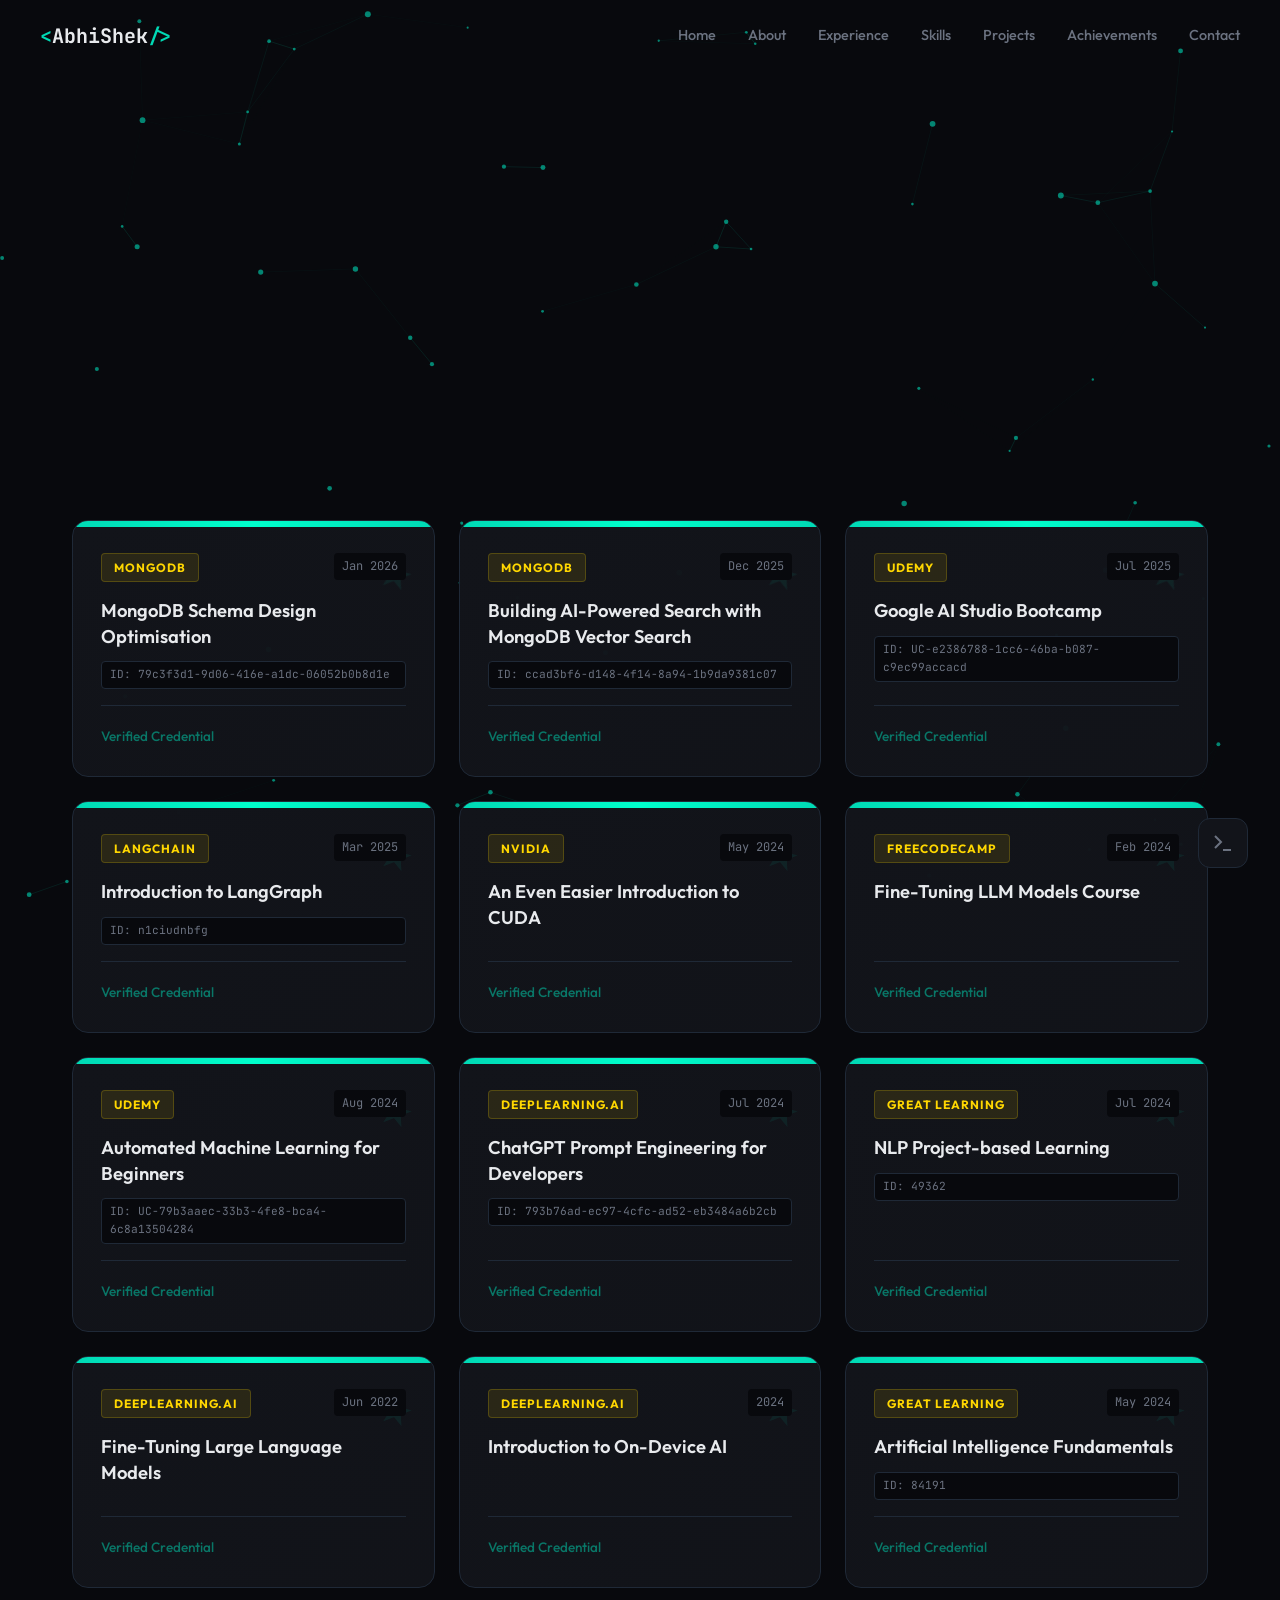
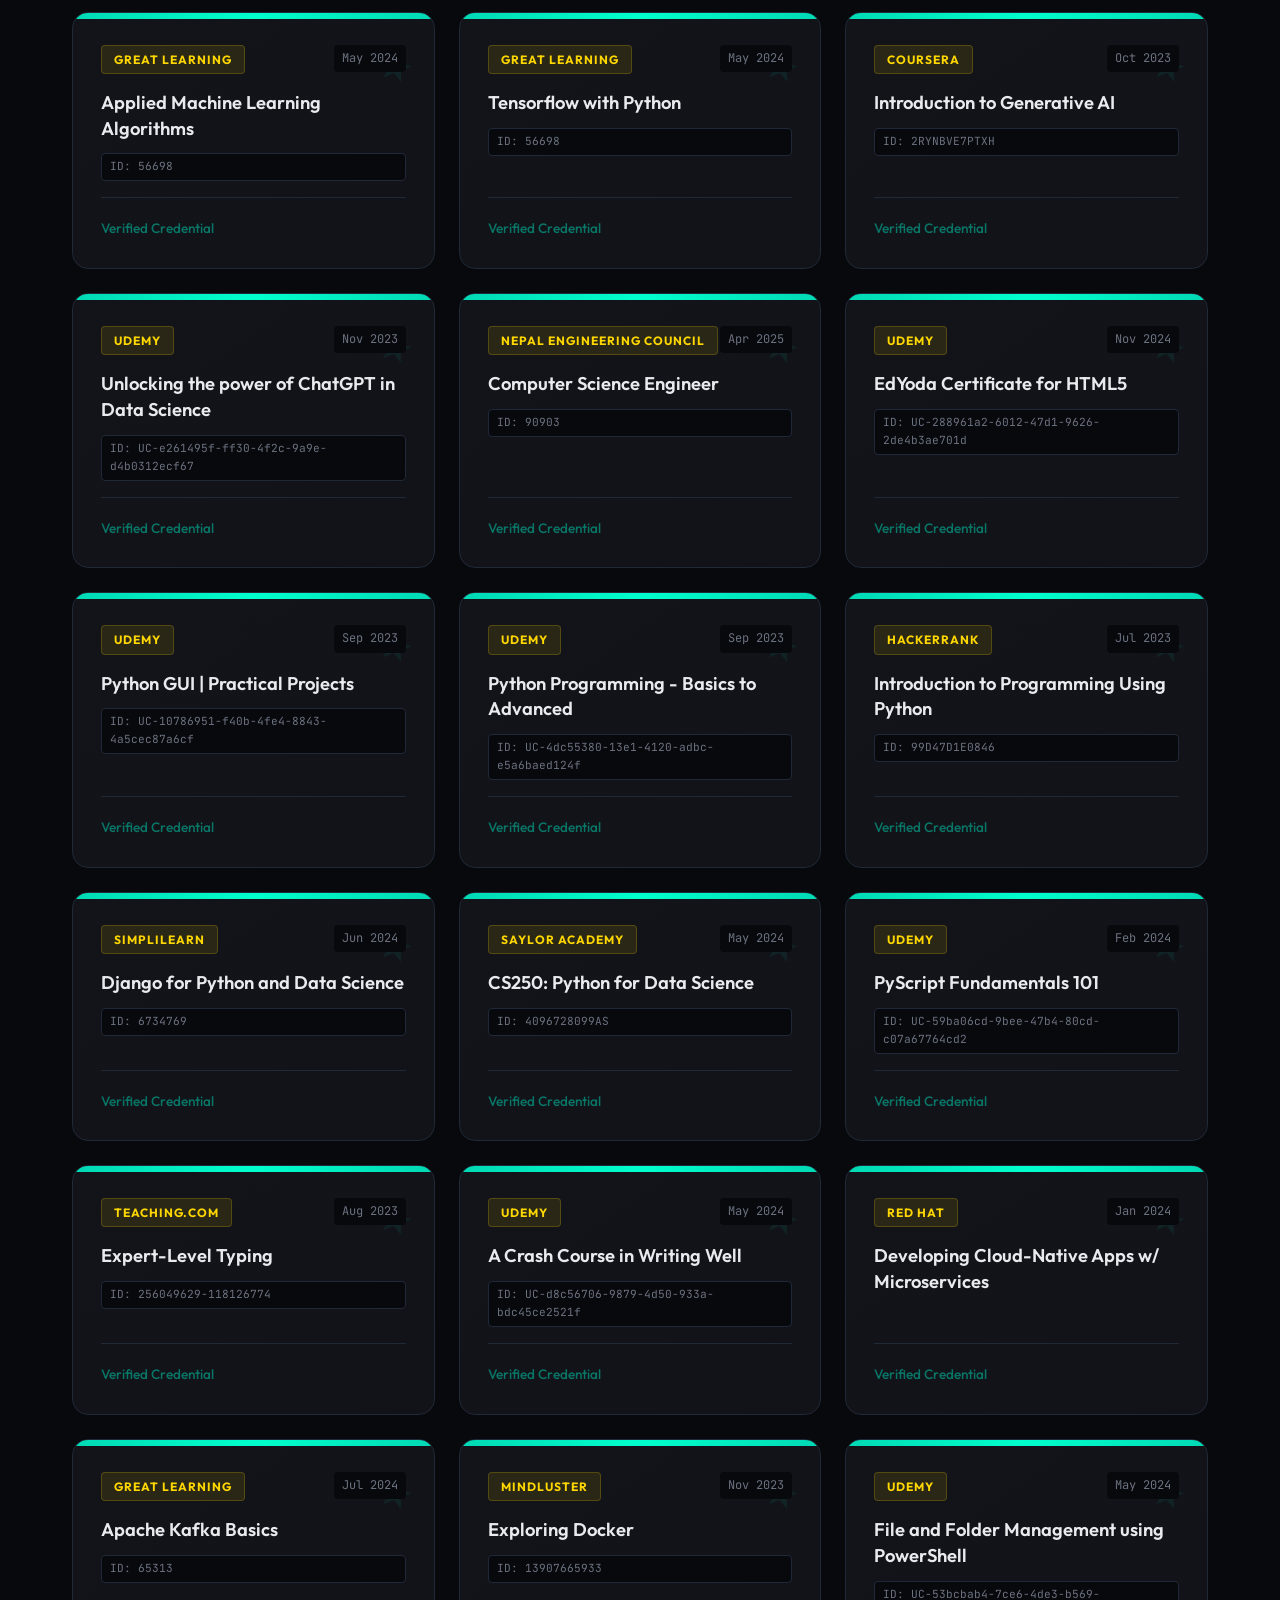
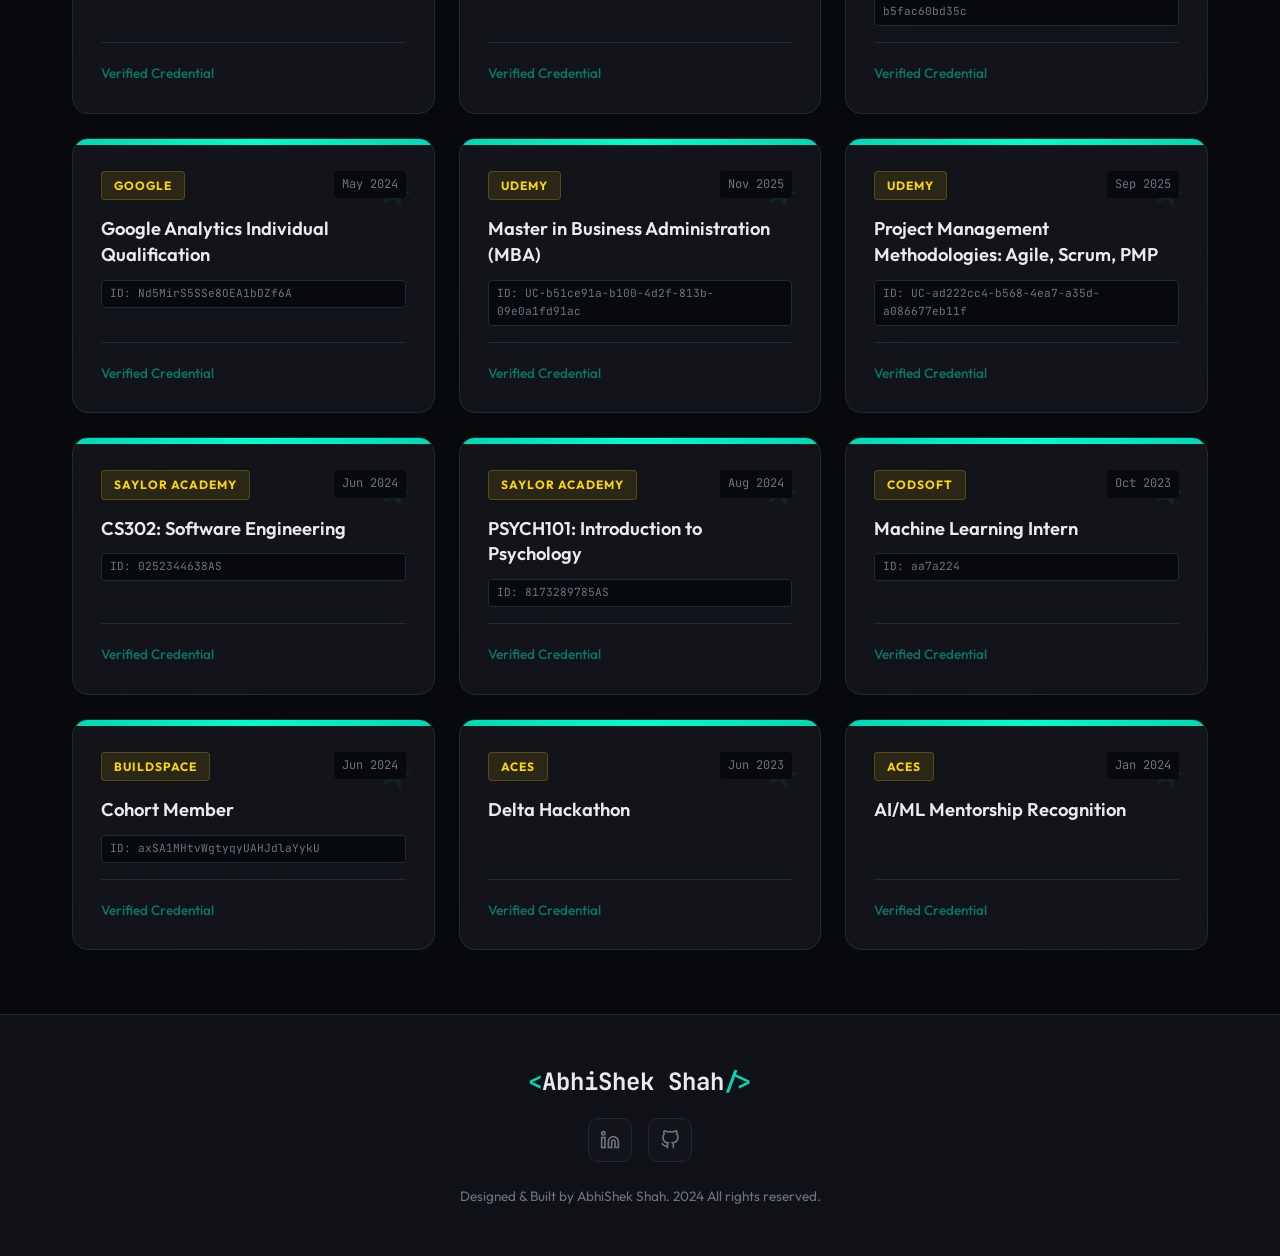
==== achievements.html @ 5b61cd31 "Add files via upload" ====
<!DOCTYPE html>
<html lang="en">
<head>
    <meta charset="UTF-8">
    <meta name="viewport" content="width=device-width, initial-scale=1.0">
    <title>Achievements & Certifications | AbhiShek Shah</title>
    
    <link rel="preconnect" href="https://fonts.googleapis.com">
    <link rel="preconnect" href="https://fonts.gstatic.com" crossorigin>
    <link href="https://fonts.googleapis.com/css2?family=JetBrains+Mono:wght@400;500;600;700&family=Outfit:wght@300;400;500;600;700&display=swap" rel="stylesheet">
    
    <link rel="stylesheet" href="styles.css">
    <link rel="stylesheet" href="achievements.css">
</head>
<body>
    <!-- Neural Canvas (Consistent with main site) -->
    <canvas id="neural-canvas"></canvas>

    <!-- Header -->
    <header class="header scrolled" id="header">
        <nav class="nav-container">
            <a href="index.html" class="logo">
                <span class="accent">&lt;</span>AbhiShek<span class="accent">/&gt;</span>
            </a>

            <button class="mobile-menu-btn" id="mobile-menu-btn" aria-label="Toggle menu">
                <span></span>
                <span></span>
                <span></span>
            </button>

            <div class="nav-links" id="nav-links">
                <a href="index.html#home" class="nav-link">Home</a>
                <a href="index.html#about" class="nav-link">About</a>
                <a href="index.html#experience" class="nav-link">Experience</a>
                <a href="index.html#skills" class="nav-link">Skills</a>
                <a href="index.html#projects" class="nav-link">Projects</a>
                <a href="achievements.html" class="nav-link active">Achievements</a>
                <a href="index.html#contact" class="nav-link">Contact</a>
            </div>
        </nav>
    </header>

    <!-- Mobile Overlay -->
    <div class="mobile-overlay" id="mobile-overlay"></div>

    <main>
        <!-- Hero Header -->
        <section class="section" style="padding-bottom: 2rem;">
            <div class="section-header reveal">
                <div class="section-label">// Credentials</div>
                <h1 class="section-title">Achievements & Certifications</h1>
                <p class="section-desc">A collection of verified credentials, certifications, and professional milestones.</p>
            </div>
        </section>

        <!-- Stats Bar -->
        <section class="stats-bar reveal">
            <div class="stat-box">
                <span class="stat-number">40+</span>
                <span class="stat-text">Certifications</span>
            </div>
            <div class="stat-box">
                <span class="stat-number">10+</span>
                <span class="stat-text">Platforms</span>
            </div>
            <div class="stat-box">
                <span class="stat-number">2019</span>
                <span class="stat-text">Journey Started</span>
            </div>
        </section>

        <!-- Filters -->
        <section class="filter-section reveal">
            <div class="filter-container">
                <button class="filter-btn active" data-filter="all">All</button>
                <button class="filter-btn" data-filter="ml">AI/ML</button>
                <button class="filter-btn" data-filter="dev">Development</button>
                <button class="filter-btn" data-filter="cloud">Cloud/DevOps</button>
                <button class="filter-btn" data-filter="mgmt">Management</button>
            </div>
        </section>

        <!-- Certificates Grid -->
        <section class="section" style="padding-top: 1rem;">
            <div class="cert-grid" id="cert-grid">
                <!-- Cards will be injected by JS -->
            </div>
        </section>
    </main>

    <!-- Footer -->
    <footer class="footer">
        <div class="footer-content">
            <div class="footer-logo">
                <span class="accent">&lt;</span>AbhiShek Shah<span class="accent">/&gt;</span>
            </div>
            <div class="footer-social">
                <a href="https://www.linkedin.com/in/theabhishekshah/" target="_blank" aria-label="LinkedIn">
                    <svg width="20" height="20" viewBox="0 0 24 24" fill="none" stroke="currentColor" stroke-width="2">
                        <path d="M16 8a6 6 0 0 1 6 6v7h-4v-7a2 2 0 0 0-2-2 2 2 0 0 0-2 2v7h-4v-7a6 6 0 0 1 6-6z"/>
                        <rect x="2" y="9" width="4" height="12"/>
                        <circle cx="4" cy="4" r="2"/>
                    </svg>
                </a>
                <a href="https://github.com/abhiverse01" target="_blank" aria-label="GitHub">
                    <svg width="20" height="20" viewBox="0 0 24 24" fill="none" stroke="currentColor" stroke-width="2">
                        <path d="M9 19c-5 1.5-5-2.5-7-3m14 6v-3.87a3.37 3.37 0 0 0-.94-2.61c3.14-.35 6.44-1.54 6.44-7A5.44 5.44 0 0 0 20 4.77 5.07 5.07 0 0 0 19.91 1S18.73.65 16 2.48a13.38 13.38 0 0 0-7 0C6.27.65 5.09 1 5.09 1A5.07 5.07 0 0 0 5 4.77a5.44 5.44 0 0 0-1.5 3.78c0 5.42 3.3 6.61 6.44 7A3.37 3.37 0 0 0 9 18.13V22"/>
                    </svg>
                </a>
            </div>
            <p class="footer-copy">Designed & Built by AbhiShek Shah. 2024 All rights reserved.</p>
        </div>
    </footer>

    <!-- Terminal (Optional, keeping consistent) -->
    <div class="terminal-trigger">
        <button class="terminal-btn" id="terminal-toggle" aria-label="Open terminal">
            <svg width="24" height="24" viewBox="0 0 24 24" fill="none" stroke="currentColor" stroke-width="2">
                <polyline points="4 17 10 11 4 5"/>
                <line x1="12" y1="19" x2="20" y2="19"/>
            </svg>
        </button>
    </div>
    <div class="terminal-modal" id="terminal-modal">
        <div class="terminal-header">
            <div class="terminal-dot" style="background: #ff5f56;"></div>
            <div class="terminal-dot" style="background: #ffbd2e;"></div>
            <div class="terminal-dot" style="background: #27ca40;"></div>
            <span class="terminal-title">terminal</span>
        </div>
        <div class="terminal-body" id="terminal-output">
            <div class="terminal-line"><span class="terminal-prompt">$</span> Viewing Achievements...</div>
            <div class="terminal-line terminal-muted">Type 'help' for commands.</div>
        </div>
        <div class="terminal-input-line">
            <span class="terminal-prompt">$</span>
            <input type="text" class="terminal-input" id="terminal-input" placeholder="Type a command..." autocomplete="off">
        </div>
    </div>

    <script src="main.js"></script>
    <script src="achievements.js"></script>
</body>
</html>
---- styles.css ----
/* ========== CSS Variables ========== */
:root {
    --bg: #08090d;
    --bg-secondary: #0f1117;
    --fg: #e8eaed;
    --muted: #6b7280;
    --accent: #00d9b5;
    --accent-dim: rgba(0, 217, 181, 0.15);
    --card: #12141a;
    --border: #1f2937;
    --glow: rgba(0, 217, 181, 0.4);
}

/* ========== Base Styles ========== */
* {
    margin: 0;
    padding: 0;
    box-sizing: border-box;
}

html {
    scroll-behavior: smooth;
}

body {
    font-family: 'Outfit', sans-serif;
    background: var(--bg);
    color: var(--fg);
    overflow-x: hidden;
    line-height: 1.6;
}

::selection {
    background: var(--accent);
    color: var(--bg);
}

/* Custom Scrollbar */
::-webkit-scrollbar {
    width: 8px;
}

::-webkit-scrollbar-track {
    background: var(--bg);
}

::-webkit-scrollbar-thumb {
    background: var(--border);
    border-radius: 4px;
}

::-webkit-scrollbar-thumb:hover {
    background: var(--accent);
}

.font-mono {
    font-family: 'JetBrains Mono', monospace;
}

.accent {
    color: var(--accent);
}

.text-center {
    text-align: center;
}

.mt-12 {
    margin-top: 3rem;
}

/* ========== Neural Canvas ========== */
#neural-canvas {
    position: fixed;
    top: 0;
    left: 0;
    width: 100%;
    height: 100%;
    z-index: 0;
    pointer-events: none;
}

/* ========== Header ========== */
.header {
    position: fixed;
    top: 0;
    left: 0;
    right: 0;
    z-index: 100;
    padding: 1rem 2rem;
    transition: all 0.3s ease;
    background: transparent;
}

.header.scrolled {
    background: rgba(8, 9, 13, 0.92);
    backdrop-filter: blur(20px);
    border-bottom: 1px solid var(--border);
}

.nav-container {
    display: flex;
    align-items: center;
    justify-content: space-between;
    max-width: 1200px;
    margin: 0 auto;
}

.logo {
    font-family: 'JetBrains Mono', monospace;
    font-size: 1.25rem;
    font-weight: 700;
    color: var(--fg);
    text-decoration: none;
    transition: transform 0.3s ease;
}

.logo:hover {
    transform: scale(1.05);
}

.nav-links {
    display: flex;
    align-items: center;
    gap: 2rem;
}

.nav-link {
    position: relative;
    color: var(--muted);
    text-decoration: none;
    font-weight: 500;
    font-size: 0.9rem;
    transition: color 0.3s ease;
    padding: 0.5rem 0;
}

.nav-link::after {
    content: '';
    position: absolute;
    bottom: 0;
    left: 0;
    width: 0;
    height: 2px;
    background: var(--accent);
    transition: width 0.3s ease;
}

.nav-link:hover,
.nav-link.active {
    color: var(--fg);
}

.nav-link:hover::after,
.nav-link.active::after {
    width: 100%;
}

/* ========== Buttons ========== */
.btn {
    display: inline-flex;
    align-items: center;
    gap: 0.5rem;
    padding: 0.875rem 1.75rem;
    border-radius: 8px;
    font-weight: 600;
    font-size: 0.95rem;
    text-decoration: none;
    transition: all 0.3s ease;
    cursor: pointer;
    border: none;
    font-family: 'Outfit', sans-serif;
}

.btn-primary {
    background: var(--accent);
    color: var(--bg);
}

.btn-primary:hover {
    transform: translateY(-2px);
    box-shadow: 0 10px 30px var(--glow);
}

.btn-secondary {
    background: transparent;
    color: var(--fg);
    border: 1px solid var(--border);
}

.btn-secondary:hover {
    border-color: var(--accent);
    color: var(--accent);
}

.btn-small {
    padding: 0.5rem 1rem;
    font-size: 0.85rem;
}

/* ========== Focus States (Accessibility) ========== */
a:focus-visible,
button:focus-visible,
input:focus-visible {
    outline: 2px solid var(--accent);
    outline-offset: 3px;
}

/* ========== Mobile Menu ========== */
.mobile-menu-btn {
    display: none;
    flex-direction: column;
    gap: 5px;
    background: none;
    border: none;
    cursor: pointer;
    padding: 5px;
}

.mobile-menu-btn span {
    width: 24px;
    height: 2px;
    background: var(--fg);
    transition: all 0.3s ease;
}

.mobile-overlay {
    display: none;
    position: fixed;
    inset: 0;
    background: rgba(0, 0, 0, 0.5);
    z-index: 90;
}

.mobile-overlay.open {
    display: block;
}

@media (max-width: 768px) {
    .mobile-menu-btn {
        display: flex;
    }

    .nav-links {
        position: fixed;
        top: 0;
        right: -100%;
        width: 70%;
        max-width: 300px;
        height: 100vh;
        background: var(--bg-secondary);
        flex-direction: column;
        padding: 5rem 2rem;
        gap: 1.5rem;
        transition: right 0.3s ease;
        border-left: 1px solid var(--border);
    }

    .nav-links.open {
        right: 0;
    }
}

/* ========== Hero Section ========== */
.hero {
    min-height: 100vh;
    display: flex;
    align-items: center;
    position: relative;
    padding: 6rem 2rem;
}

.hero-content {
    position: relative;
    z-index: 1;
    max-width: 800px;
    margin: 0 auto;
}

.hero-label {
    display: inline-flex;
    align-items: center;
    gap: 0.5rem;
    background: var(--accent-dim);
    border: 1px solid rgba(0, 217, 181, 0.3);
    padding: 0.5rem 1rem;
    border-radius: 100px;
    font-size: 0.85rem;
    color: var(--accent);
    margin-bottom: 1.5rem;
}

.hero-label::before {
    content: '';
    width: 8px;
    height: 8px;
    background: var(--accent);
    border-radius: 50%;
    animation: pulse 2s ease-in-out infinite;
}

@keyframes pulse {
    0%, 100% { opacity: 1; transform: scale(1); }
    50% { opacity: 0.5; transform: scale(1.2); }
}

.hero-title {
    font-size: clamp(2.5rem, 6vw, 4.5rem);
    font-weight: 700;
    line-height: 1.1;
    margin-bottom: 1.5rem;
}

.name-highlight {
    position: relative;
    color: var(--accent);
    cursor: default;
}

.name-highlight::after {
    content: '';
    position: absolute;
    bottom: 0;
    left: 0;
    width: 100%;
    height: 2px;
    background: var(--accent);
    transform: scaleX(0);
    transform-origin: right;
    transition: transform 0.5s ease;
}

.name-highlight:hover::after {
    transform: scaleX(1);
    transform-origin: left;
}

.hero-subtitle {
    font-size: clamp(1rem, 2vw, 1.25rem);
    color: var(--muted);
    margin-bottom: 2rem;
    max-width: 600px;
}

.typing-text {
    color: var(--accent);
    border-right: 2px solid var(--accent);
    animation: blink 1s step-end infinite;
    padding-right: 4px;
}

@keyframes blink {
    50% { border-color: transparent; }
}

.hero-cta {
    display: flex;
    gap: 1rem;
    flex-wrap: wrap;
}

.hero-stats {
    display: grid;
    grid-template-columns: repeat(3, 1fr);
    gap: 2rem;
    margin-top: 4rem;
    padding-top: 2rem;
    border-top: 1px solid var(--border);
    max-width: 500px;
}

.stat-item {
    text-align: left;
}

.stat-value {
    font-size: 2rem;
    font-weight: 700;
    color: var(--accent);
    font-family: 'JetBrains Mono', monospace;
}

.stat-label {
    font-size: 0.85rem;
    color: var(--muted);
}

/* ========== Section Styles ========== */
.section {
    padding: 6rem 2rem;
    position: relative;
    z-index: 1;
}

.section-alt {
    background: var(--bg-secondary);
}

.section-header {
    text-align: center;
    margin-bottom: 4rem;
}

.section-label {
    font-family: 'JetBrains Mono', monospace;
    font-size: 0.85rem;
    color: var(--accent);
    text-transform: uppercase;
    letter-spacing: 2px;
    margin-bottom: 1rem;
}

.section-title {
    font-size: clamp(2rem, 4vw, 3rem);
    font-weight: 700;
    margin-bottom: 1rem;
}

.section-desc {
    color: var(--muted);
    max-width: 600px;
    margin: 0 auto;
}

/* ========== About Section ========== */
.about-grid {
    display: grid;
    grid-template-columns: 1fr 1.5fr;
    gap: 4rem;
    max-width: 1200px;
    margin: 0 auto;
    align-items: center;
}

@media (max-width: 900px) {
    .about-grid {
        grid-template-columns: 1fr;
        gap: 2rem;
    }
}

.about-image-frame {
    position: relative;
    border-radius: 20px;
    overflow: hidden;
    border: 1px solid var(--border);
    background: var(--card);
    box-shadow: 0 20px 40px rgba(0, 0, 0, 0.3);
    transition: transform 0.4s ease, box-shadow 0.4s ease;
}

.about-image-frame:hover {
    transform: translateY(-5px);
    box-shadow: 0 25px 50px rgba(0, 0, 0, 0.4);
    border-color: var(--accent);
}

.about-photo {
    width: 100%;
    height: auto;
    display: block;
    aspect-ratio: 3/4;
    object-fit: cover;
    filter: grayscale(20%) contrast(1.1);
    transition: filter 0.5s ease, transform 0.5s ease;
}

.about-image-frame:hover .about-photo {
    filter: grayscale(0%) contrast(1.1);
    transform: scale(1.03);
}

.about-image-frame::after {
    content: '';
    position: absolute;
    inset: 0;
    background: linear-gradient(135deg, rgba(0, 217, 181, 0.05), transparent 50%);
    pointer-events: none;
}

.about-credentials {
    display: flex;
    gap: 1rem;
    margin-top: 1.5rem;
    flex-wrap: wrap;
}

.credential-badge {
    display: inline-flex;
    align-items: center;
    gap: 0.5rem;
    background: var(--card);
    border: 1px solid var(--border);
    padding: 0.5rem 1rem;
    border-radius: 8px;
    font-size: 0.85rem;
    transition: all 0.3s ease;
}

.credential-badge:hover {
    border-color: var(--accent);
    transform: translateY(-2px);
}

.credential-badge svg {
    width: 16px;
    height: 16px;
    color: var(--accent);
}

.about-content h3 {
    font-size: 1.75rem;
    margin-bottom: 1.5rem;
}

.about-content p {
    color: var(--muted);
    margin-bottom: 1rem;
}

.about-highlights {
    display: grid;
    grid-template-columns: repeat(2, 1fr);
    gap: 1rem;
    margin-top: 2rem;
}

@media (max-width: 500px) {
    .about-highlights {
        grid-template-columns: 1fr;
    }
}

.highlight-item {
    display: flex;
    align-items: flex-start;
    gap: 0.75rem;
}

.highlight-icon {
    width: 24px;
    height: 24px;
    color: var(--accent);
    flex-shrink: 0;
    margin-top: 2px;
}

.highlight-text p {
    font-size: 0.85rem;
    margin: 0;
}

/* ========== Timeline ========== */
.timeline {
    max-width: 900px;
    margin: 0 auto;
    position: relative;
}

.timeline::before {
    content: '';
    position: absolute;
    left: 0;
    top: 0;
    bottom: 0;
    width: 2px;
    background: var(--border);
}

@media (min-width: 768px) {
    .timeline::before {
        left: 50%;
        transform: translateX(-50%);
    }
}

.timeline-item {
    position: relative;
    padding-left: 2rem;
    padding-bottom: 3rem;
}

@media (min-width: 768px) {
    .timeline-item {
        width: 50%;
        padding-left: 0;
        padding-right: 3rem;
    }

    .timeline-item:nth-child(even) {
        margin-left: 50%;
        padding-right: 0;
        padding-left: 3rem;
    }
}

.timeline-dot {
    position: absolute;
    left: -5px;
    top: 0;
    width: 12px;
    height: 12px;
    background: var(--accent);
    border-radius: 50%;
    border: 3px solid var(--bg);
    box-shadow: 0 0 0 0 rgba(0, 217, 181, 0.4);
    transition: box-shadow 0.3s ease;
}

.timeline-item:hover .timeline-dot {
    box-shadow: 0 0 0 6px rgba(0, 217, 181, 0.2);
}

@media (min-width: 768px) {
    .timeline-dot {
        left: auto;
        right: -6px;
    }

    .timeline-item:nth-child(even) .timeline-dot {
        right: auto;
        left: -6px;
    }
}

.timeline-card {
    background: var(--card);
    border: 1px solid var(--border);
    border-radius: 12px;
    padding: 1.5rem;
    transition: all 0.3s ease;
}

.timeline-card:hover {
    border-color: var(--accent);
    transform: translateY(-4px);
    box-shadow: 0 10px 20px rgba(0, 0, 0, 0.2);
}

.timeline-date {
    font-family: 'JetBrains Mono', monospace;
    font-size: 0.8rem;
    color: var(--accent);
    margin-bottom: 0.5rem;
}

.timeline-title {
    font-size: 1.1rem;
    font-weight: 600;
    margin-bottom: 0.25rem;
}

.timeline-company {
    font-size: 0.9rem;
    color: var(--muted);
    margin-bottom: 1rem;
}

.timeline-desc {
    font-size: 0.9rem;
    color: var(--muted);
}

.timeline-tags {
    display: flex;
    flex-wrap: wrap;
    gap: 0.5rem;
    margin-top: 1rem;
}

.tag {
    font-size: 0.75rem;
    padding: 0.25rem 0.75rem;
    background: var(--accent-dim);
    color: var(--accent);
    border-radius: 100px;
    font-family: 'JetBrains Mono', monospace;
}

/* ========== Skills Section ========== */
.skills-container {
    max-width: 1200px;
    margin: 0 auto;
}

.skills-categories {
    display: flex;
    justify-content: center;
    gap: 1rem;
    margin-bottom: 3rem;
    flex-wrap: wrap;
}

.skill-category-btn {
    padding: 0.75rem 1.5rem;
    background: transparent;
    border: 1px solid var(--border);
    color: var(--muted);
    border-radius: 8px;
    font-family: 'Outfit', sans-serif;
    font-size: 0.9rem;
    cursor: pointer;
    transition: all 0.3s ease;
}

.skill-category-btn:hover,
.skill-category-btn.active {
    border-color: var(--accent);
    color: var(--accent);
    background: var(--accent-dim);
}

.skills-grid {
    display: grid;
    grid-template-columns: repeat(auto-fill, minmax(140px, 1fr));
    gap: 1rem;
}

.skill-card {
    background: var(--card);
    border: 1px solid var(--border);
    border-radius: 12px;
    padding: 1.5rem;
    text-align: center;
    transition: all 0.3s ease;
    cursor: default;
}

.skill-card:hover {
    border-color: var(--accent);
    transform: translateY(-4px);
    box-shadow: 0 0 15px rgba(0, 217, 181, 0.1);
}

.skill-icon {
    width: 40px;
    height: 40px;
    margin: 0 auto 1rem;
    color: var(--accent);
}

.skill-name {
    font-weight: 500;
    font-size: 0.95rem;
    margin-bottom: 0.5rem;
}

.skill-level {
    height: 4px;
    background: var(--border);
    border-radius: 2px;
    overflow: hidden;
}

.skill-level-fill {
    height: 100%;
    background: linear-gradient(90deg, var(--accent), #00ffcc);
    border-radius: 2px;
    transition: width 1s ease;
}

/* ========== Projects Section ========== */
.projects-grid {
    display: grid;
    grid-template-columns: repeat(auto-fill, minmax(350px, 1fr));
    gap: 2rem;
    max-width: 1200px;
    margin: 0 auto;
}

@media (max-width: 400px) {
    .projects-grid {
        grid-template-columns: 1fr;
    }
}

.project-card {
    background: var(--card);
    border: 1px solid var(--border);
    border-radius: 16px;
    overflow: hidden;
    transition: all 0.3s ease;
}

.project-card:hover {
    border-color: var(--accent);
    transform: translateY(-8px);
    box-shadow: 0 15px 30px rgba(0, 0, 0, 0.3), 0 0 20px rgba(0, 217, 181, 0.1);
}

.project-image {
    position: relative;
    height: 180px;
    background: linear-gradient(135deg, var(--bg-secondary), var(--card));
    overflow: hidden;
}

.project-image-pattern {
    position: absolute;
    inset: 0;
    opacity: 0.1;
    background-image: 
        linear-gradient(var(--accent) 1px, transparent 1px),
        linear-gradient(90deg, var(--accent) 1px, transparent 1px);
    background-size: 20px 20px;
}

.project-logo {
    position: absolute;
    top: 50%;
    left: 50%;
    transform: translate(-50%, -50%);
    width: 70px;
    height: 70px;
    background: var(--accent-dim);
    border-radius: 16px;
    display: flex;
    align-items: center;
    justify-content: center;
    font-family: 'JetBrains Mono', monospace;
    font-size: 1.25rem;
    font-weight: 700;
    color: var(--accent);
    border: 1px solid rgba(0, 217, 181, 0.3);
}

.project-content {
    padding: 1.5rem;
}

.project-title {
    font-size: 1.15rem;
    font-weight: 600;
    margin-bottom: 0.5rem;
}

.project-desc {
    font-size: 0.9rem;
    color: var(--muted);
    margin-bottom: 1rem;
    line-height: 1.5;
}

.project-tags {
    display: flex;
    flex-wrap: wrap;
    gap: 0.5rem;
    margin-bottom: 1rem;
}

.project-links {
    display: flex;
    gap: 1rem;
}

.project-link {
    display: inline-flex;
    align-items: center;
    gap: 0.5rem;
    font-size: 0.85rem;
    color: var(--accent);
    text-decoration: none;
    transition: opacity 0.3s ease;
}

.project-link:hover {
    opacity: 0.7;
}

.project-link svg {
    width: 14px;
    height: 14px;
}

/* ========== Contact Section ========== */
.contact-container {
    max-width: 800px;
    margin: 0 auto;
    text-align: center;
}

.contact-card {
    background: var(--card);
    border: 1px solid var(--border);
    border-radius: 20px;
    padding: 3rem 2rem;
    margin-top: 3rem;
}

.contact-icon {
    margin: 0 auto 1.5rem;
}

.contact-title {
    font-size: 1.5rem;
    margin-bottom: 0.5rem;
}

.contact-desc {
    color: var(--muted);
}

.contact-links {
    display: flex;
    justify-content: center;
    gap: 1rem;
    margin-top: 2rem;
    flex-wrap: wrap;
}

.contact-link {
    display: flex;
    align-items: center;
    gap: 0.75rem;
    padding: 1rem 1.5rem;
    background: var(--bg);
    border: 1px solid var(--border);
    border-radius: 12px;
    text-decoration: none;
    color: var(--fg);
    transition: all 0.3s ease;
}

.contact-link:hover {
    border-color: var(--accent);
    transform: translateY(-2px);
}

.contact-link svg {
    width: 20px;
    height: 20px;
    color: var(--accent);
}

/* ========== Footer ========== */
.footer {
    background: var(--bg-secondary);
    border-top: 1px solid var(--border);
    padding: 3rem 2rem;
    text-align: center;
    position: relative;
    z-index: 1;
}

.footer-content {
    max-width: 600px;
    margin: 0 auto;
}

.footer-logo {
    font-family: 'JetBrains Mono', monospace;
    font-size: 1.5rem;
    font-weight: 700;
    margin-bottom: 1rem;
}

.footer-social {
    display: flex;
    justify-content: center;
    gap: 1rem;
    margin-bottom: 1.5rem;
}

.footer-social a {
    width: 44px;
    height: 44px;
    display: flex;
    align-items: center;
    justify-content: center;
    background: var(--card);
    border: 1px solid var(--border);
    border-radius: 10px;
    color: var(--muted);
    transition: all 0.3s ease;
}

.footer-social a:hover {
    border-color: var(--accent);
    color: var(--accent);
    transform: translateY(-2px);
}

.footer-copy {
    font-size: 0.85rem;
    color: var(--muted);
}

/* ========== Terminal ========== */
.terminal-trigger {
    position: fixed;
    bottom: 2rem;
    right: 2rem;
    z-index: 50;
}

.terminal-btn {
    width: 50px;
    height: 50px;
    background: var(--card);
    border: 1px solid var(--border);
    border-radius: 12px;
    display: flex;
    align-items: center;
    justify-content: center;
    cursor: pointer;
    transition: all 0.3s ease;
    color: var(--muted);
}

.terminal-btn:hover {
    border-color: var(--accent);
    color: var(--accent);
}

.terminal-modal {
    display: none;
    position: fixed;
    bottom: 6rem;
    right: 2rem;
    width: 450px;
    max-width: calc(100vw - 2rem);
    background: var(--card);
    border: 1px solid var(--border);
    border-radius: 12px;
    overflow: hidden;
    z-index: 60;
    box-shadow: 0 20px 50px rgba(0, 0, 0, 0.5);
}

.terminal-modal.open {
    display: block;
    animation: slideUp 0.3s ease;
}

@keyframes slideUp {
    from {
        opacity: 0;
        transform: translateY(20px);
    }
    to {
        opacity: 1;
        transform: translateY(0);
    }
}

.terminal-header {
    background: var(--bg);
    padding: 0.75rem 1rem;
    display: flex;
    align-items: center;
    gap: 0.5rem;
    border-bottom: 1px solid var(--border);
}

.terminal-dot {
    width: 12px;
    height: 12px;
    border-radius: 50%;
}

.terminal-title {
    margin-left: auto;
    font-size: 0.8rem;
    color: var(--muted);
    font-family: 'JetBrains Mono', monospace;
}

.terminal-body {
    padding: 1rem;
    font-family: 'JetBrains Mono', monospace;
    font-size: 0.85rem;
    max-height: 300px;
    overflow-y: auto;
}

.terminal-line {
    margin-bottom: 0.5rem;
    word-wrap: break-word;
}

.terminal-muted {
    color: var(--muted);
}

.terminal-prompt {
    color: var(--accent);
    margin-right: 0.5rem;
}

.terminal-input-line {
    display: flex;
    align-items: center;
    padding: 0 1rem 1rem;
    gap: 0.5rem;
}

.terminal-input {
    flex: 1;
    background: transparent;
    border: none;
    color: var(--fg);
    font-family: 'JetBrains Mono', monospace;
    font-size: 0.85rem;
    outline: none;
}

.terminal-error {
    color: #ff5f56;
}

.terminal-success {
    color: #27ca40;
}

.terminal-info {
    color: #00d9b5;
}

/* ========== Reveal Animations ========== */
.reveal {
    opacity: 0;
    transform: translateY(30px);
    transition: all 0.8s cubic-bezier(0.4, 0, 0.2, 1);
}

.reveal.visible {
    opacity: 1;
    transform: translateY(0);
}

@media (prefers-reduced-motion: reduce) {
    .reveal {
        opacity: 1;
        transform: none;
        transition: none;
    }

    .typing-text {
        animation: none;
    }

    .avatar-circle {
        animation: none;
    }

    @keyframes pulse {
        0%, 100% { opacity: 1; }
    }
}
---- achievements.css ----
/* ========== Achievements Page Specific Styles ========== */

/* 
 * FIX 1: Aggressively override the global .section padding.
 * We set it to 0 so we have full control over the spacing on this page.
 */
main .section {
    padding: 0 2rem !important;
}

/* 
 * FIX 2: Add clearance ONLY for the very first section to clear the fixed header.
 * Reduced from 100px to 80px to minimize empty space at the top.
 */
main > .section:first-of-type {
    padding-top: 80px !important; 
    padding-bottom: 1rem !important;
}

/* Tighten the header margin */
.section-header {
    margin-bottom: 2rem;
}

/* Stats Bar */
.stats-bar {
    display: flex;
    justify-content: center;
    gap: 1.5rem;
    flex-wrap: wrap;
    margin-bottom: 2rem;
    padding: 0 2rem;
}

.stat-box {
    background: var(--card);
    border: 1px solid var(--border);
    border-radius: 16px;
    padding: 1.5rem 2.5rem;
    text-align: center;
    transition: all 0.3s ease;
    position: relative;
    overflow: hidden;
}

.stat-box::after {
    content: '';
    position: absolute;
    bottom: 0;
    left: 0;
    width: 100%;
    height: 3px;
    background: var(--accent);
    transform: scaleX(0);
    transition: transform 0.3s ease;
}

.stat-box:hover::after {
    transform: scaleX(1);
}

.stat-box:hover {
    border-color: var(--accent);
    transform: translateY(-3px);
}

.stat-number {
    display: block;
    font-family: 'JetBrains Mono', monospace;
    font-size: 2.5rem;
    font-weight: 700;
    color: var(--accent);
    margin-bottom: 0.25rem;
    line-height: 1;
}

.stat-text {
    font-size: 0.85rem;
    color: var(--muted);
    text-transform: uppercase;
    letter-spacing: 1px;
}

/* Filters */
.filter-section {
    display: flex;
    justify-content: center;
    margin-bottom: 2rem;
    padding: 0 2rem;
}

.filter-container {
    display: flex;
    gap: 0.5rem;
    flex-wrap: wrap;
    justify-content: center;
    background: var(--bg-secondary);
    padding: 0.5rem;
    border-radius: 50px;
    border: 1px solid var(--border);
}

.filter-btn {
    background: transparent;
    border: none;
    color: var(--muted);
    padding: 0.5rem 1.25rem;
    border-radius: 50px;
    font-family: 'Outfit', sans-serif;
    font-weight: 500;
    font-size: 0.9rem;
    cursor: pointer;
    transition: all 0.3s ease;
}

.filter-btn:hover {
    color: var(--fg);
    background: rgba(255, 255, 255, 0.05);
}

.filter-btn.active {
    background: var(--accent);
    color: var(--bg);
    box-shadow: 0 0 15px var(--glow);
}

/* Certificate Grid */
.cert-grid {
    display: grid;
    grid-template-columns: repeat(auto-fill, minmax(320px, 1fr));
    gap: 1.5rem;
    max-width: 1200px;
    margin: 0 auto;
    padding: 0 2rem 4rem;
}

/* Ensure cards render immediately without scroll animation delay */
.cert-card.reveal {
    opacity: 1 !important;
    transform: translateY(0) !important;
}

/* Certificate Card - "King/Premium" Style */
.cert-card {
    background: linear-gradient(145deg, var(--card) 0%, rgba(18, 20, 26, 0.95) 100%);
    border: 1px solid var(--border);
    border-radius: 16px;
    padding: 1.75rem;
    padding-top: 2rem; /* Extra padding at top to clear the ribbon */
    display: flex;
    flex-direction: column;
    justify-content: space-between;
    position: relative;
    overflow: hidden;
    transition: all 0.4s cubic-bezier(0.175, 0.885, 0.32, 1.275);
}

/* 
 * The "Ribbon" - Fixed position at absolute top.
 * Uses z-index to stay above the background gradient but below text content if needed.
 */
.cert-card::before {
    content: '';
    position: absolute;
    top: 0;
    left: 0;
    width: 100%;
    height: 6px; /* Thick ribbon */
    background: linear-gradient(90deg, #00d9b5, #00ffcc, #00d9b5);
    border-radius: 16px 16px 0 0; /* Matches card corners */
    z-index: 2; /* Sits on top */
}

/* The "Verified" Star Icon in corner */
.cert-card::after {
    content: '★';
    position: absolute;
    top: 20px;
    right: 20px;
    font-size: 2.5rem;
    color: var(--accent);
    opacity: 0.08;
    transition: all 0.3s ease;
    transform: rotate(15deg);
    z-index: 0;
}

.cert-card:hover {
    transform: translateY(-8px);
    box-shadow: 0 25px 50px rgba(0, 0, 0, 0.3), 0 0 30px rgba(0, 217, 181, 0.15);
    border-color: rgba(0, 217, 181, 0.4);
}

.cert-card:hover::after {
    opacity: 0.3;
    transform: rotate(0deg) scale(1.1);
}

.cert-header {
    display: flex;
    justify-content: space-between;
    align-items: flex-start;
    margin-bottom: 1rem;
    position: relative;
    z-index: 1; /* Ensures text is above the star/ribbon */
}

.cert-issuer {
    font-size: 0.75rem;
    text-transform: uppercase;
    letter-spacing: 1px;
    color: #ffd700; /* Gold for prestige */
    font-weight: 700;
    background: rgba(255, 215, 0, 0.1);
    padding: 0.25rem 0.75rem;
    border-radius: 4px;
    border: 1px solid rgba(255, 215, 0, 0.2);
}

.cert-date {
    font-family: 'JetBrains Mono', monospace;
    font-size: 0.75rem;
    color: var(--muted);
    background: var(--bg);
    padding: 0.25rem 0.5rem;
    border-radius: 4px;
}

.cert-title {
    font-size: 1.15rem;
    font-weight: 600;
    margin-bottom: 0.75rem;
    line-height: 1.4;
    position: relative;
    z-index: 1;
}

.cert-id {
    font-family: 'JetBrains Mono', monospace;
    font-size: 0.7rem;
    color: var(--muted);
    background: var(--bg);
    padding: 0.25rem 0.5rem;
    border-radius: 4px;
    align-self: flex-start;
    margin-bottom: 1rem;
    border: 1px solid var(--border);
    position: relative;
    z-index: 1;
}

.cert-footer {
    display: flex;
    justify-content: space-between;
    align-items: center;
    margin-top: auto;
    border-top: 1px solid var(--border);
    padding-top: 1.25rem;
    position: relative;
    z-index: 1;
}

.cert-link {
    font-size: 0.85rem;
    color: var(--accent);
    text-decoration: none;
    display: flex;
    align-items: center;
    gap: 0.5rem;
    transition: all 0.3s ease;
    font-weight: 500;
}

.cert-link:hover {
    gap: 0.75rem;
    color: #00ffcc;
}

.cert-link svg {
    width: 14px;
    height: 14px;
    transition: transform 0.3s ease;
}

.cert-link:hover svg {
    transform: translateX(2px);
}

/* Responsive */
@media (max-width: 600px) {
    main > .section:first-of-type {
        padding-top: 90px !important;
    }
    
    .filter-container {
        border-radius: 16px;
        padding: 0.75rem;
    }
    
    .stats-bar {
        gap: 1rem;
    }
    
    .stat-box {
        width: 100%;
        max-width: 300px;
    }

    .cert-grid {
        grid-template-columns: 1fr;
    }
}
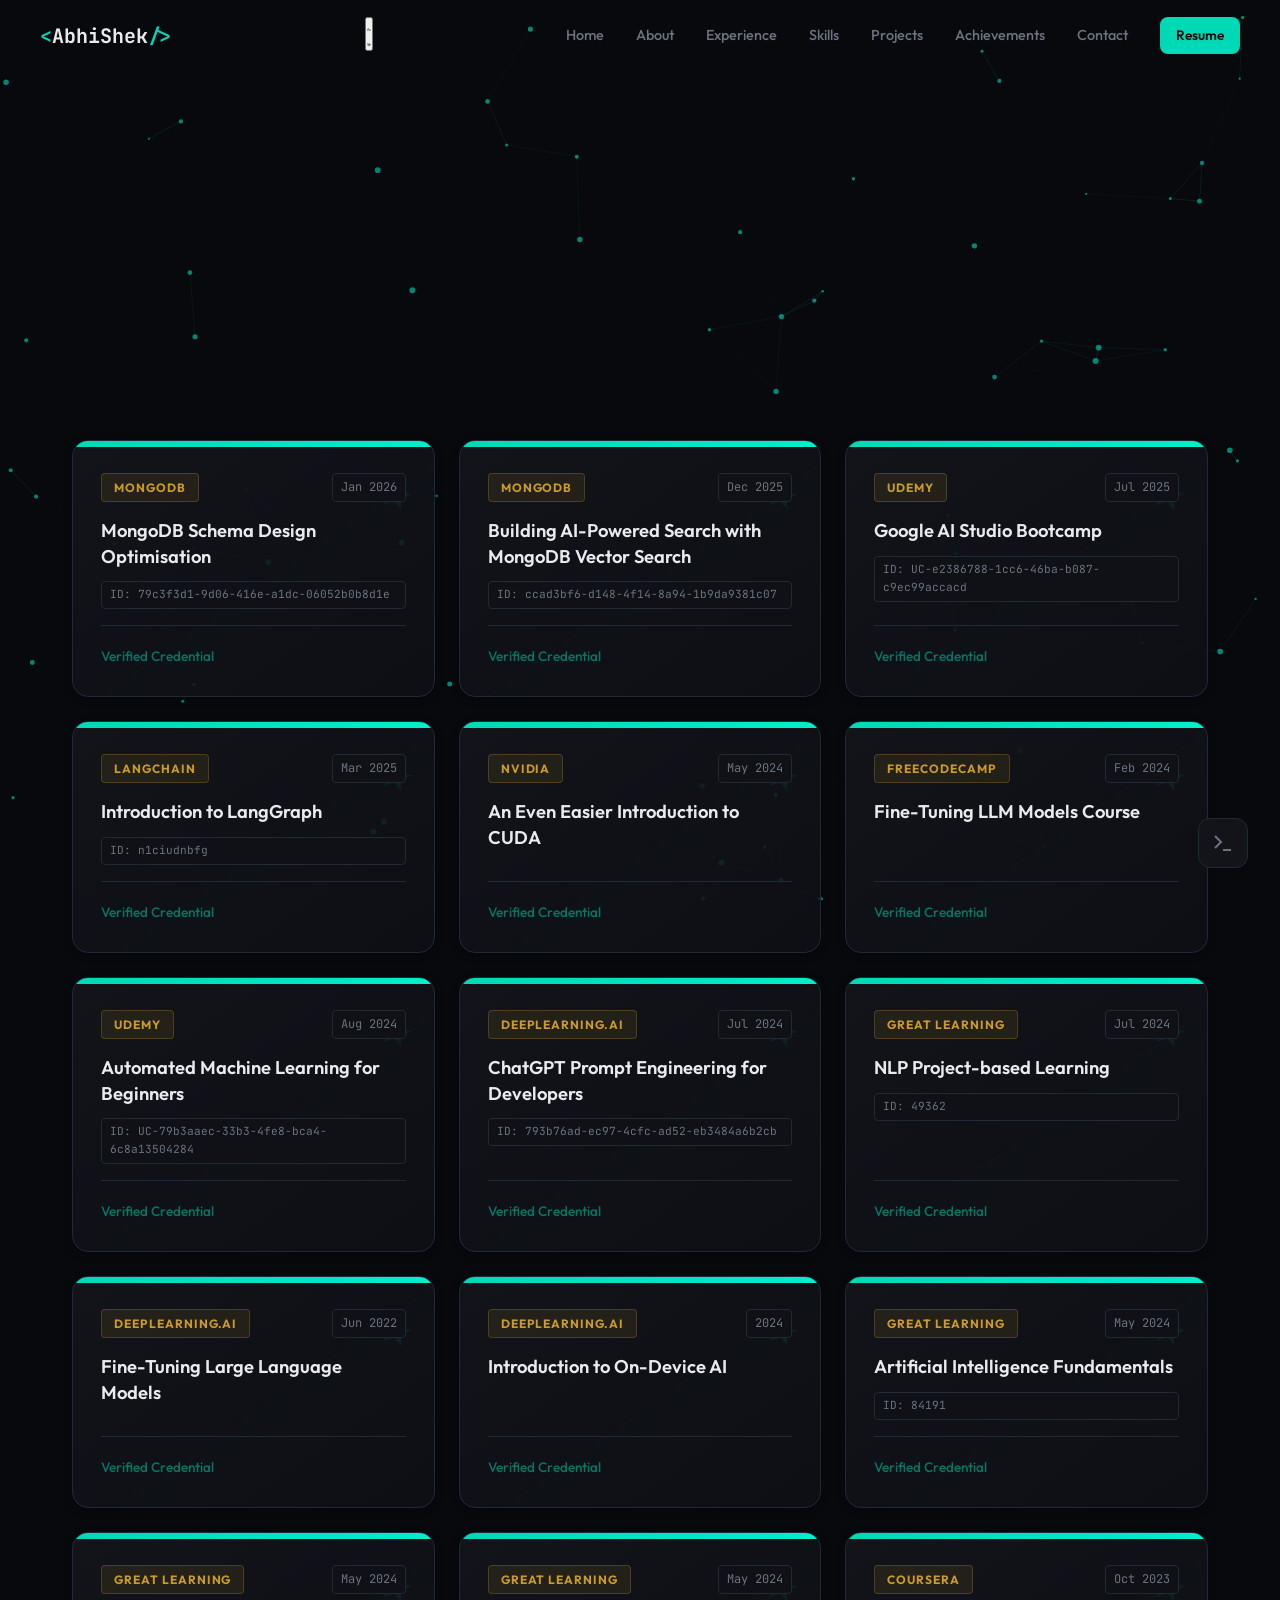
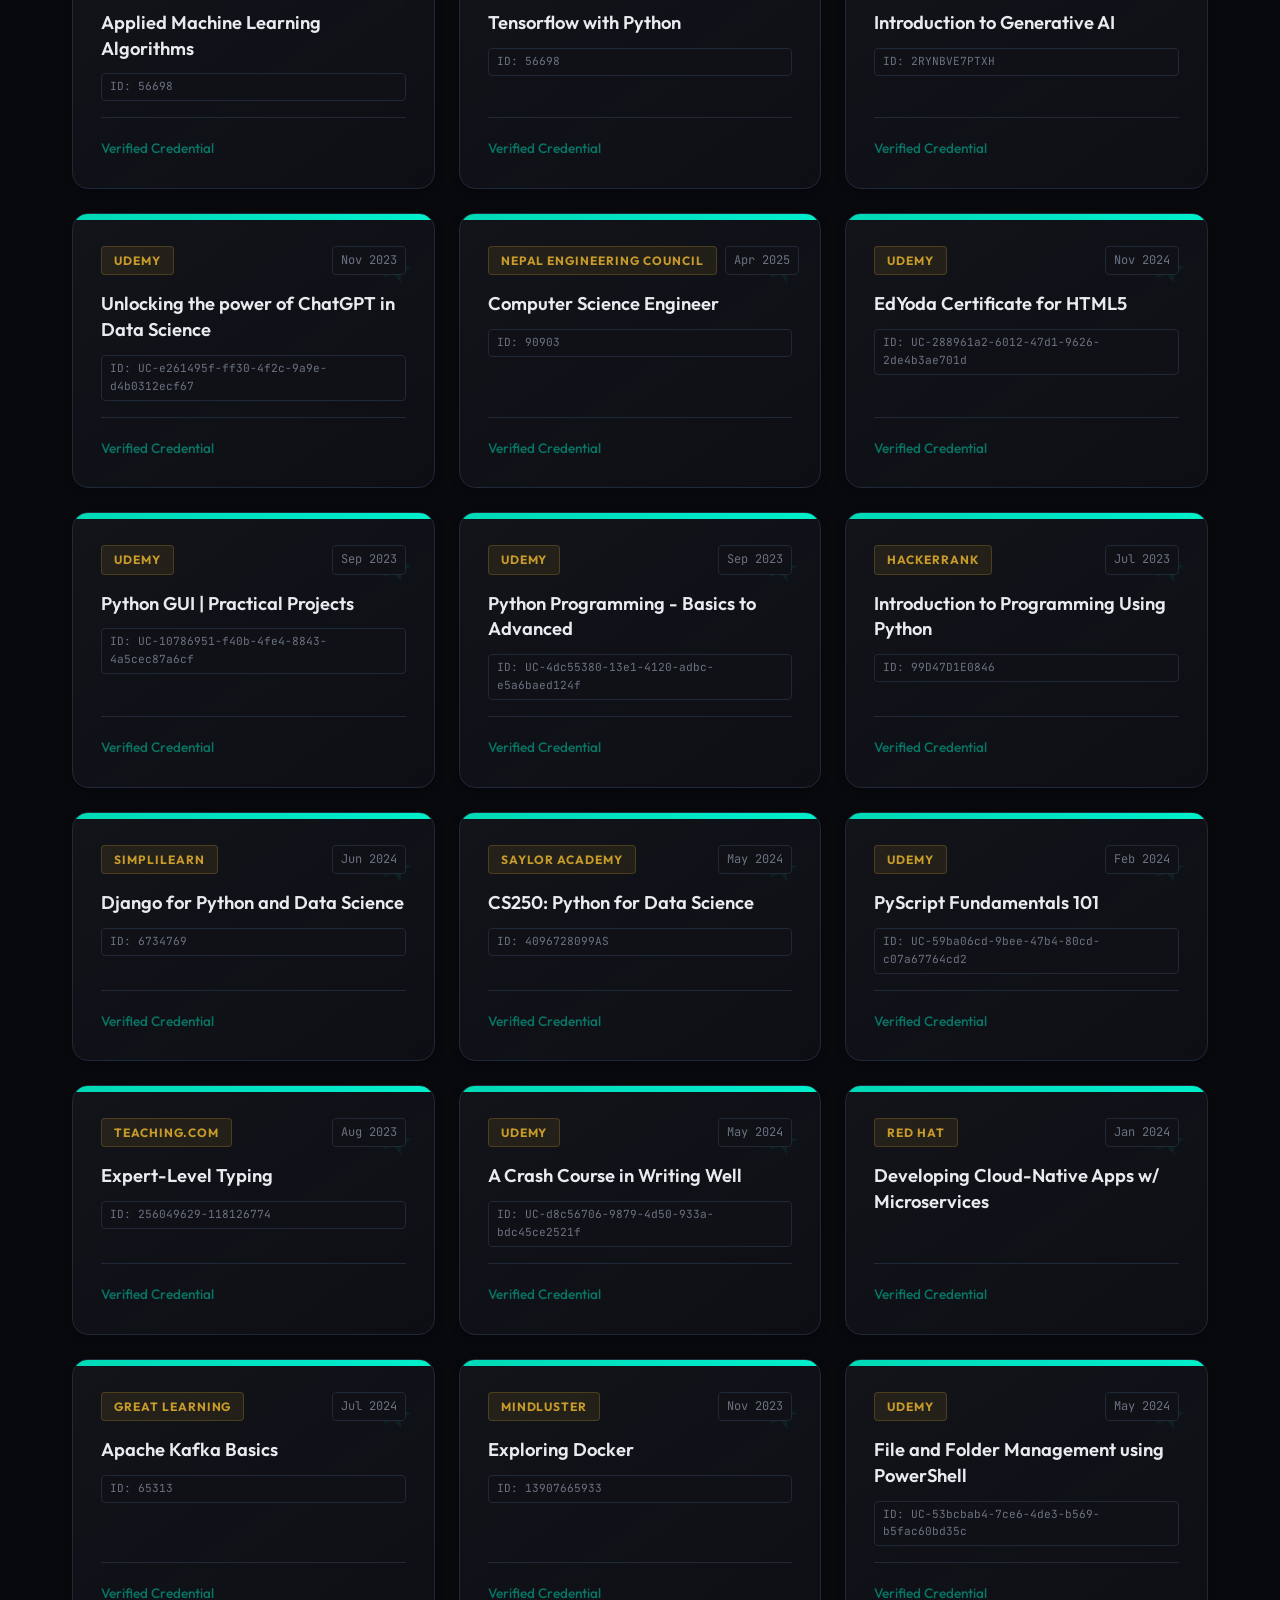
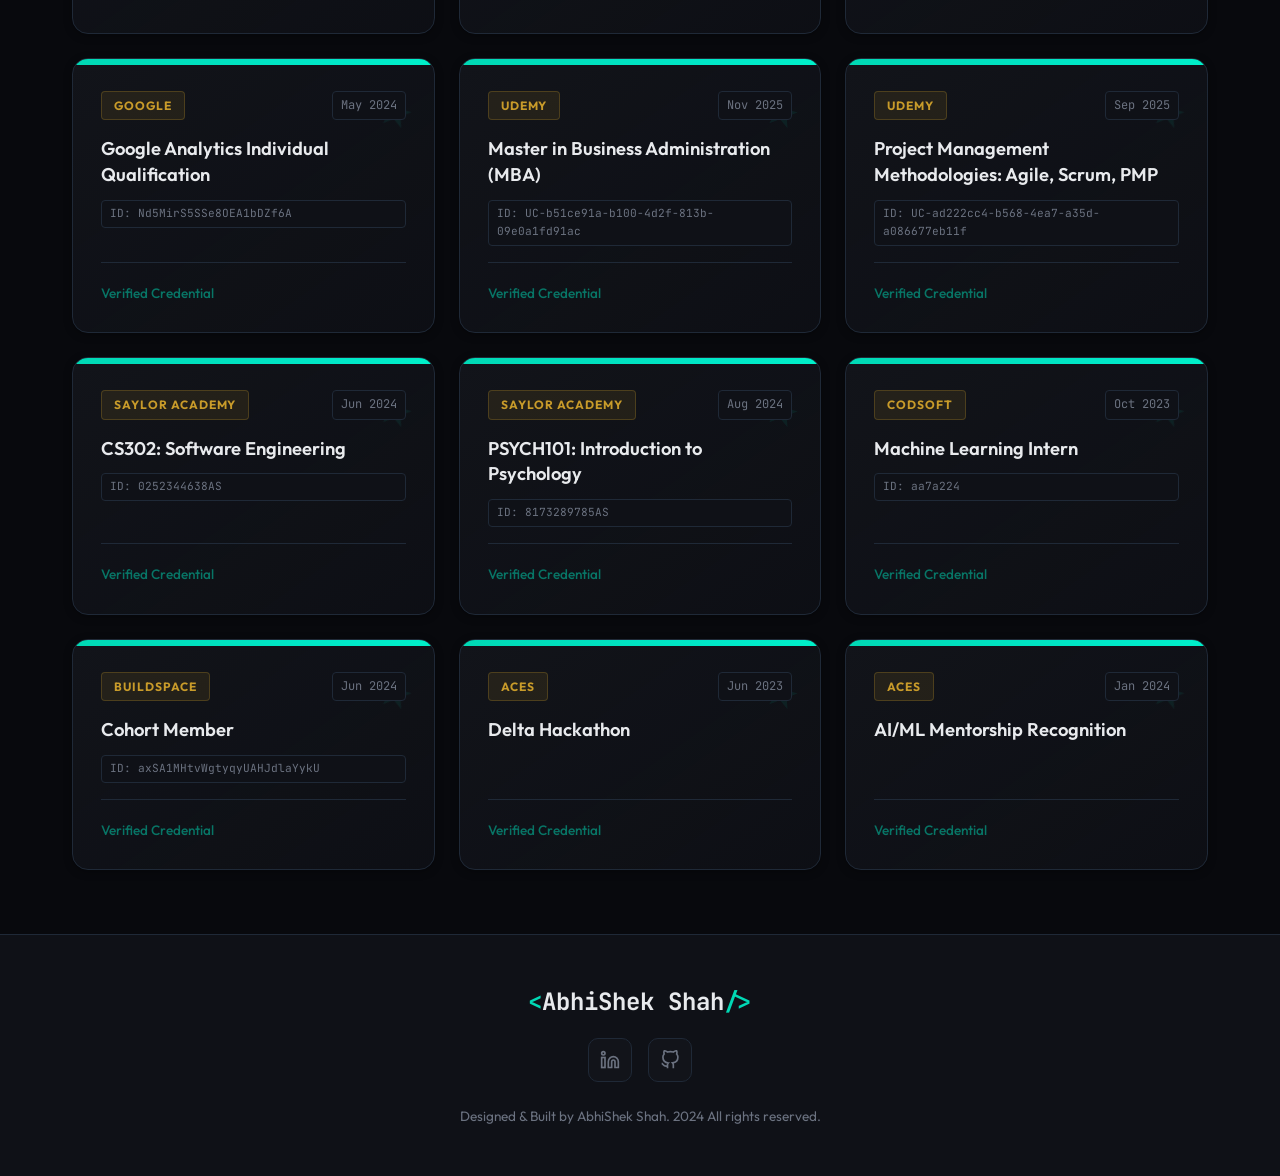
==== commit 4365476e: "Update achievements.html" ====
--- a/achievements.html
+++ b/achievements.html
@@ -1,5 +1,5 @@
 <!DOCTYPE html>
-<html lang="en">
+<html lang="en" data-theme="dark">
 <head>
     <meta charset="UTF-8">
     <meta name="viewport" content="width=device-width, initial-scale=1.0">
@@ -13,33 +13,62 @@
     <link rel="stylesheet" href="achievements.css">
 </head>
 <body>
-    <!-- Neural Canvas (Consistent with main site) -->
-    <canvas id="neural-canvas"></canvas>
+   <!-- Neural Network Canvas -->
+   <canvas id="neural-canvas"></canvas>
 
-    <!-- Header -->
-    <header class="header scrolled" id="header">
-        <nav class="nav-container">
-            <a href="index.html" class="logo">
-                <span class="accent">&lt;</span>AbhiShek<span class="accent">/&gt;</span>
-            </a>
+   <!-- Header -->
+   <header class="header" id="header">
+       <nav class="nav-container">
+           <a href="index.html" class="logo">
+               <span class="accent">&lt;</span>AbhiShek<span class="accent">/&gt;</span>
+           </a>
 
-            <button class="mobile-menu-btn" id="mobile-menu-btn" aria-label="Toggle menu">
-                <span></span>
-                <span></span>
-                <span></span>
-            </button>
+           <div class="nav-controls">
+               <button id="theme-toggle" class="theme-toggle" aria-label="Toggle colour theme" aria-pressed="false">
+                   <span class="theme-toggle-track">
+                       <span class="theme-toggle-thumb">
+                           <!-- Moon icon (dark mode indicator) -->
+                           <svg class="icon-moon" viewBox="0 0 24 24" fill="none" stroke="currentColor" stroke-width="2.5" stroke-linecap="round" stroke-linejoin="round" aria-hidden="true">
+                               <path d="M21 12.79A9 9 0 1 1 11.21 3 7 7 0 0 0 21 12.79z"/>
+                           </svg>
+                           <!-- Sun icon (light mode indicator) -->
+                           <svg class="icon-sun" viewBox="0 0 24 24" fill="none" stroke="currentColor" stroke-width="2.5" stroke-linecap="round" stroke-linejoin="round" aria-hidden="true">
+                               <circle cx="12" cy="12" r="5"/>
+                               <line x1="12" y1="1" x2="12" y2="3"/>
+                               <line x1="12" y1="21" x2="12" y2="23"/>
+                               <line x1="4.22" y1="4.22" x2="5.64" y2="5.64"/>
+                               <line x1="18.36" y1="18.36" x2="19.78" y2="19.78"/>
+                               <line x1="1" y1="12" x2="3" y2="12"/>
+                               <line x1="21" y1="12" x2="23" y2="12"/>
+                               <line x1="4.22" y1="19.78" x2="5.64" y2="18.36"/>
+                               <line x1="18.36" y1="5.64" x2="19.78" y2="4.22"/>
+                           </svg>
+                       </span>
+                   </span>
+               </button>
 
-            <div class="nav-links" id="nav-links">
-                <a href="index.html#home" class="nav-link">Home</a>
-                <a href="index.html#about" class="nav-link">About</a>
-                <a href="index.html#experience" class="nav-link">Experience</a>
-                <a href="index.html#skills" class="nav-link">Skills</a>
-                <a href="index.html#projects" class="nav-link">Projects</a>
-                <a href="achievements.html" class="nav-link active">Achievements</a>
-                <a href="index.html#contact" class="nav-link">Contact</a>
-            </div>
-        </nav>
-    </header>
+               <button class="mobile-menu-btn" id="mobile-menu-btn" aria-label="Toggle menu" aria-expanded="false" aria-controls="nav-links">
+                   <span></span>
+                   <span></span>
+                   <span></span>
+               </button>
+           </div>
+
+           <!-- FIX 1: All anchor links now point to index.html#section so navigation
+                works correctly when coming from (or going back to) the main page.
+                The "Achievements" link uses href="#" since we are already on this page. -->
+           <div class="nav-links" id="nav-links">
+               <a href="index.html#home" class="nav-link">Home</a>
+               <a href="index.html#about" class="nav-link">About</a>
+               <a href="index.html#experience" class="nav-link">Experience</a>
+               <a href="index.html#skills" class="nav-link">Skills</a>
+               <a href="index.html#projects" class="nav-link">Projects</a>
+               <a href="achievements.html" class="nav-link active">Achievements</a>
+               <a href="index.html#contact" class="nav-link">Contact</a>
+               <a href="https://abhiverse-tex.vercel.app" target="_blank" rel="noopener noreferrer" class="btn btn-primary btn-small">Resume</a>
+           </div>
+       </nav>
+   </header>
 
     <!-- Mobile Overlay -->
     <div class="mobile-overlay" id="mobile-overlay"></div>
@@ -113,7 +142,7 @@
         </div>
     </footer>
 
-    <!-- Terminal (Optional, keeping consistent) -->
+    <!-- Terminal -->
     <div class="terminal-trigger">
         <button class="terminal-btn" id="terminal-toggle" aria-label="Open terminal">
             <svg width="24" height="24" viewBox="0 0 24 24" fill="none" stroke="currentColor" stroke-width="2">
--- a/achievements.css
+++ b/achievements.css
@@ -1,28 +1,45 @@
-/* ========== Achievements Page Specific Styles ========== */
-
-/* 
- * FIX 1: Aggressively override the global .section padding.
- * We set it to 0 so we have full control over the spacing on this page.
- */
+/* ==========================================================================
+   ACHIEVEMENTS PAGE — SPECIFIC STYLES
+   Covers: stats bar, filter pill, cert grid, cert cards, light mode overrides.
+   All values use CSS variables so both themes work automatically.
+   ========================================================================== */
+
+
+/* ==========================================================================
+   1. PAGE LAYOUT — section padding
+   !important is kept here intentionally: these rules must win over the
+   global .section rule without touching styles.css.
+   ========================================================================== */
+
+
 main .section {
     padding: 0 2rem !important;
 }
 
-/* 
- * FIX 2: Add clearance ONLY for the very first section to clear the fixed header.
- * Reduced from 100px to 80px to minimize empty space at the top.
- */
+/* FIX 9: Use --header-h token defined in styles.css :root instead of
+   a magic 80px. When main.js changes the header height (e.g. via
+   JS-driven resize), updating --header-h is the only change needed. */
 main > .section:first-of-type {
-    padding-top: 80px !important; 
+    padding-top: calc(var(--header-h) + 1.5rem) !important;
     padding-bottom: 1rem !important;
 }
 
-/* Tighten the header margin */
 .section-header {
     margin-bottom: 2rem;
 }
 
-/* Stats Bar */
+@media (max-width: 600px) {
+    main > .section:first-of-type {
+        /* Extra buffer on small screens where the nav may wrap. */
+        padding-top: calc(var(--header-h) + 2rem) !important;
+    }
+}
+
+
+/* ==========================================================================
+   2. STATS BAR
+   ========================================================================== */
+
 .stats-bar {
     display: flex;
     justify-content: center;
@@ -38,9 +55,14 @@
     border-radius: 16px;
     padding: 1.5rem 2.5rem;
     text-align: center;
-    transition: all 0.3s ease;
     position: relative;
     overflow: hidden;
+    box-shadow: var(--shadow-sm, 0 2px 8px rgba(0,0,0,0.3));
+    transition:
+        transform        0.3s ease,
+        border-color     0.3s ease,
+        box-shadow       0.3s ease,
+        background-color 0.3s ease;
 }
 
 .stat-box::after {
@@ -50,9 +72,10 @@
     left: 0;
     width: 100%;
     height: 3px;
-    background: var(--accent);
+    background: linear-gradient(90deg, var(--accent), #00e8c8, #00ffcc);
     transform: scaleX(0);
     transition: transform 0.3s ease;
+    border-radius: 0 0 16px 16px;
 }
 
 .stat-box:hover::after {
@@ -62,8 +85,13 @@
 .stat-box:hover {
     border-color: var(--accent);
     transform: translateY(-3px);
-}
-
+    box-shadow:
+        var(--shadow-md, 0 8px 24px rgba(0,0,0,0.4)),
+        0 0 20px var(--glow);
+}
+
+/* E7: Terminal-glow on the big stat numbers — crisp against dark bg,
+   carries the cyberpunk energy of the rest of the page. */
 .stat-number {
     display: block;
     font-family: 'JetBrains Mono', monospace;
@@ -72,16 +100,27 @@
     color: var(--accent);
     margin-bottom: 0.25rem;
     line-height: 1;
+    text-shadow: 0 0 22px rgba(0, 217, 181, 0.38);
+    transition: text-shadow 0.3s ease, color 0.3s ease;
 }
 
 .stat-text {
     font-size: 0.85rem;
     color: var(--muted);
     text-transform: uppercase;
-    letter-spacing: 1px;
-}
-
-/* Filters */
+    letter-spacing: 0.12em;
+}
+
+@media (max-width: 600px) {
+    .stats-bar     { gap: 1rem; }
+    .stat-box      { width: 100%; max-width: 300px; }
+}
+
+
+/* ==========================================================================
+   3. FILTER PILL
+   ========================================================================== */
+
 .filter-section {
     display: flex;
     justify-content: center;
@@ -98,6 +137,7 @@
     padding: 0.5rem;
     border-radius: 50px;
     border: 1px solid var(--border);
+    transition: background-color 0.3s ease, border-color 0.3s ease;
 }
 
 .filter-btn {
@@ -110,21 +150,33 @@
     font-weight: 500;
     font-size: 0.9rem;
     cursor: pointer;
-    transition: all 0.3s ease;
+    transition: color 0.3s ease, background-color 0.3s ease, box-shadow 0.3s ease;
 }
 
 .filter-btn:hover {
     color: var(--fg);
-    background: rgba(255, 255, 255, 0.05);
-}
-
+    background: var(--accent-dim);
+}
+
+/* Active: white text explicitly — correct on both dark and light card bg. */
 .filter-btn.active {
     background: var(--accent);
-    color: var(--bg);
+    color: #ffffff;
     box-shadow: 0 0 15px var(--glow);
 }
 
-/* Certificate Grid */
+@media (max-width: 600px) {
+    .filter-container {
+        border-radius: 16px;
+        padding: 0.75rem;
+    }
+}
+
+
+/* ==========================================================================
+   4. CERTIFICATE GRID
+   ========================================================================== */
+
 .cert-grid {
     display: grid;
     grid-template-columns: repeat(auto-fill, minmax(320px, 1fr));
@@ -134,44 +186,77 @@
     padding: 0 2rem 4rem;
 }
 
-/* Ensure cards render immediately without scroll animation delay */
+@media (max-width: 600px) {
+    .cert-grid { grid-template-columns: 1fr; }
+}
+
+/* Cards injected by JS after IntersectionObserver fires — force visible. */
 .cert-card.reveal {
     opacity: 1 !important;
     transform: translateY(0) !important;
 }
 
-/* Certificate Card - "King/Premium" Style */
+
+/* ==========================================================================
+   5. CERTIFICATE CARD
+   ========================================================================== */
+
+/* FIX 10: Explicit fallback background before the color-mix() gradient
+   for browsers that don't support color-mix (Firefox < 113, Safari < 16.2).
+   Those browsers render the solid --card color; newer browsers get the gradient. */
 .cert-card {
-    background: linear-gradient(145deg, var(--card) 0%, rgba(18, 20, 26, 0.95) 100%);
+    background: var(--card);
+    background: linear-gradient(
+        145deg,
+        var(--card) 0%,
+        color-mix(in srgb, var(--bg-secondary) 80%, transparent) 100%
+    );
     border: 1px solid var(--border);
     border-radius: 16px;
     padding: 1.75rem;
-    padding-top: 2rem; /* Extra padding at top to clear the ribbon */
+    padding-top: 2rem;
     display: flex;
     flex-direction: column;
     justify-content: space-between;
     position: relative;
     overflow: hidden;
-    transition: all 0.4s cubic-bezier(0.175, 0.885, 0.32, 1.275);
-}
-
-/* 
- * The "Ribbon" - Fixed position at absolute top.
- * Uses z-index to stay above the background gradient but below text content if needed.
- */
+    box-shadow: var(--shadow-sm, 0 2px 8px rgba(0,0,0,0.3));
+    transition:
+        transform    0.4s cubic-bezier(0.175, 0.885, 0.32, 1.275),
+        border-color 0.3s ease,
+        box-shadow   0.3s ease,
+        background   0.3s ease;
+}
+
+/* E3: Animated ribbon shimmer — background-position slides every 3s,
+   creating a premium sweep effect that loops seamlessly. */
 .cert-card::before {
     content: '';
     position: absolute;
     top: 0;
     left: 0;
     width: 100%;
-    height: 6px; /* Thick ribbon */
-    background: linear-gradient(90deg, #00d9b5, #00ffcc, #00d9b5);
-    border-radius: 16px 16px 0 0; /* Matches card corners */
-    z-index: 2; /* Sits on top */
-}
-
-/* The "Verified" Star Icon in corner */
+    height: 6px;
+    background: linear-gradient(
+        90deg,
+        var(--accent),
+        #00e8c8,
+        #00ffcc,
+        #00e8c8,
+        var(--accent)
+    );
+    background-size: 300% 100%;
+    border-radius: 16px 16px 0 0;
+    z-index: 2;
+    animation: ribbon-shimmer 4s linear infinite;
+}
+
+@keyframes ribbon-shimmer {
+    0%   { background-position: 0%   center; }
+    100% { background-position: 300% center; }
+}
+
+/* Star watermark */
 .cert-card::after {
     content: '★';
     position: absolute;
@@ -180,21 +265,34 @@
     font-size: 2.5rem;
     color: var(--accent);
     opacity: 0.08;
-    transition: all 0.3s ease;
+    transition: opacity 0.3s ease, transform 0.3s ease;
     transform: rotate(15deg);
     z-index: 0;
-}
-
+    pointer-events: none;
+}
+
+/* FIX 11: Use var(--accent) with an alpha-modified approach via the
+   glow token instead of hardcoded hex — adapts to theme changes.
+   The border fully uses var(--accent) since border-opacity isn't a
+   standalone property; we add a slight transparency via box-shadow instead. */
 .cert-card:hover {
     transform: translateY(-8px);
-    box-shadow: 0 25px 50px rgba(0, 0, 0, 0.3), 0 0 30px rgba(0, 217, 181, 0.15);
-    border-color: rgba(0, 217, 181, 0.4);
+    border-color: var(--accent);
+    box-shadow:
+        var(--shadow-lg, 0 16px 48px rgba(0,0,0,0.4)),
+        0 0 30px var(--glow),
+        inset 0 0 0 1px rgba(0, 217, 181, 0.08);
 }
 
 .cert-card:hover::after {
-    opacity: 0.3;
+    opacity: 0.25;
     transform: rotate(0deg) scale(1.1);
 }
+
+
+/* ==========================================================================
+   6. CARD INTERIOR ELEMENTS
+   ========================================================================== */
 
 .cert-header {
     display: flex;
@@ -202,28 +300,37 @@
     align-items: flex-start;
     margin-bottom: 1rem;
     position: relative;
-    z-index: 1; /* Ensures text is above the star/ribbon */
+    z-index: 1;
+    gap: 0.5rem;
 }
 
 .cert-issuer {
     font-size: 0.75rem;
     text-transform: uppercase;
-    letter-spacing: 1px;
-    color: #ffd700; /* Gold for prestige */
+    letter-spacing: 0.08em;
     font-weight: 700;
-    background: rgba(255, 215, 0, 0.1);
+    border-radius: 4px;
     padding: 0.25rem 0.75rem;
-    border-radius: 4px;
-    border: 1px solid rgba(255, 215, 0, 0.2);
+    /* Gold — intentional non-theme color, same in both modes.
+       Alpha bg + border so it reads on dark card AND white card. */
+    color: #c89b2a;
+    background: rgba(200, 155, 42, 0.10);
+    border: 1px solid rgba(200, 155, 42, 0.25);
+    transition: background-color 0.3s ease, border-color 0.3s ease, color 0.3s ease;
+    white-space: nowrap;
 }
 
 .cert-date {
     font-family: 'JetBrains Mono', monospace;
     font-size: 0.75rem;
     color: var(--muted);
-    background: var(--bg);
+    background: var(--bg-secondary);
+    border: 1px solid var(--border);
     padding: 0.25rem 0.5rem;
     border-radius: 4px;
+    white-space: nowrap;
+    flex-shrink: 0;
+    transition: background-color 0.3s ease, border-color 0.3s ease, color 0.3s ease;
 }
 
 .cert-title {
@@ -231,22 +338,25 @@
     font-weight: 600;
     margin-bottom: 0.75rem;
     line-height: 1.4;
+    color: var(--fg);
     position: relative;
     z-index: 1;
+    transition: color 0.3s ease;
 }
 
 .cert-id {
     font-family: 'JetBrains Mono', monospace;
     font-size: 0.7rem;
     color: var(--muted);
-    background: var(--bg);
+    background: var(--bg-secondary);
+    border: 1px solid var(--border);
     padding: 0.25rem 0.5rem;
     border-radius: 4px;
     align-self: flex-start;
     margin-bottom: 1rem;
-    border: 1px solid var(--border);
     position: relative;
     z-index: 1;
+    transition: background-color 0.3s ease, border-color 0.3s ease, color 0.3s ease;
 }
 
 .cert-footer {
@@ -258,55 +368,142 @@
     padding-top: 1.25rem;
     position: relative;
     z-index: 1;
+    transition: border-color 0.3s ease;
 }
 
 .cert-link {
     font-size: 0.85rem;
     color: var(--accent);
     text-decoration: none;
-    display: flex;
+    display: inline-flex;
     align-items: center;
     gap: 0.5rem;
-    transition: all 0.3s ease;
     font-weight: 500;
+    transition: color 0.3s ease, gap 0.3s ease, filter 0.3s ease;
 }
 
 .cert-link:hover {
     gap: 0.75rem;
-    color: #00ffcc;
+    filter: brightness(1.15);
 }
 
 .cert-link svg {
     width: 14px;
     height: 14px;
+    flex-shrink: 0;
     transition: transform 0.3s ease;
 }
 
 .cert-link:hover svg {
-    transform: translateX(2px);
-}
-
-/* Responsive */
-@media (max-width: 600px) {
-    main > .section:first-of-type {
-        padding-top: 90px !important;
+    transform: translateX(3px);
+}
+
+
+/* ══════════════════════════════════════════════════════════════════════════
+   LIGHT MODE OVERRIDES
+   ══════════════════════════════════════════════════════════════════════════ */
+
+[data-theme="light"] .stat-box {
+    background: var(--card);
+    border-color: var(--border);
+    box-shadow: var(--shadow-sm);
+}
+[data-theme="light"] .stat-box:hover {
+    box-shadow: var(--shadow-md), 0 0 20px var(--glow);
+    border-color: var(--accent);
+}
+[data-theme="light"] .stat-box::after {
+    background: linear-gradient(90deg, var(--accent), #00b89e, #00c4a0);
+}
+/* In light mode the glow would wash out on white — drop it to zero. */
+[data-theme="light"] .stat-number {
+    color: var(--accent);
+    text-shadow: none;
+}
+[data-theme="light"] .stat-text { color: var(--muted); }
+
+[data-theme="light"] .filter-container {
+    background: var(--bg-secondary);
+    border-color: var(--border);
+}
+[data-theme="light"] .filter-btn { color: var(--muted); }
+[data-theme="light"] .filter-btn:hover {
+    color: var(--fg);
+    background: var(--accent-dim);
+}
+[data-theme="light"] .filter-btn.active {
+    background: var(--accent);
+    color: #ffffff;
+    box-shadow: 0 0 15px var(--glow);
+}
+
+[data-theme="light"] .cert-card {
+    background: var(--card);
+    background: linear-gradient(
+        145deg,
+        var(--card) 0%,
+        #f6f8fc 100%
+    );
+    border-color: var(--border);
+    box-shadow: var(--shadow-sm);
+}
+[data-theme="light"] .cert-card:hover {
+    border-color: var(--accent);
+    box-shadow: var(--shadow-lg), 0 0 30px var(--glow), inset 0 0 0 1px rgba(0, 158, 140, 0.08);
+}
+[data-theme="light"] .cert-card::before {
+    background: linear-gradient(
+        90deg,
+        var(--accent),
+        #00b89e,
+        #00c4a0,
+        #00b89e,
+        var(--accent)
+    );
+    background-size: 300% 100%;
+    /* Reuse the same keyframe — no duplication needed. */
+}
+[data-theme="light"] .cert-card::after { opacity: 0.06; }
+[data-theme="light"] .cert-card:hover::after { opacity: 0.18; }
+
+/* Darker gold for WCAG AA contrast on white card */
+[data-theme="light"] .cert-issuer {
+    color: #9a7510;
+    background: rgba(154, 117, 16, 0.10);
+    border-color: rgba(154, 117, 16, 0.25);
+}
+
+[data-theme="light"] .cert-date,
+[data-theme="light"] .cert-id {
+    background: var(--bg-secondary);
+    border-color: var(--border);
+    color: var(--muted);
+}
+
+[data-theme="light"] .cert-title   { color: var(--fg);     }
+[data-theme="light"] .cert-footer  { border-top-color: var(--border); }
+[data-theme="light"] .cert-link    { color: var(--accent); }
+
+
+/* ── Reduced motion ── */
+@media (prefers-reduced-motion: reduce) {
+    .stat-box,
+    .cert-card,
+    .filter-btn,
+    .cert-link,
+    .cert-link svg,
+    .stat-box::after,
+    .cert-card::after {
+        transition-duration: 0.01ms !important;
     }
-    
-    .filter-container {
-        border-radius: 16px;
-        padding: 0.75rem;
+
+    /* Stop the ribbon shimmer and ribbon-slide */
+    .cert-card::before {
+        animation: none;
     }
-    
-    .stats-bar {
-        gap: 1rem;
+
+    .cert-card:hover,
+    .stat-box:hover {
+        transform: none;
     }
-    
-    .stat-box {
-        width: 100%;
-        max-width: 300px;
-    }
-
-    .cert-grid {
-        grid-template-columns: 1fr;
-    }
-}
+}
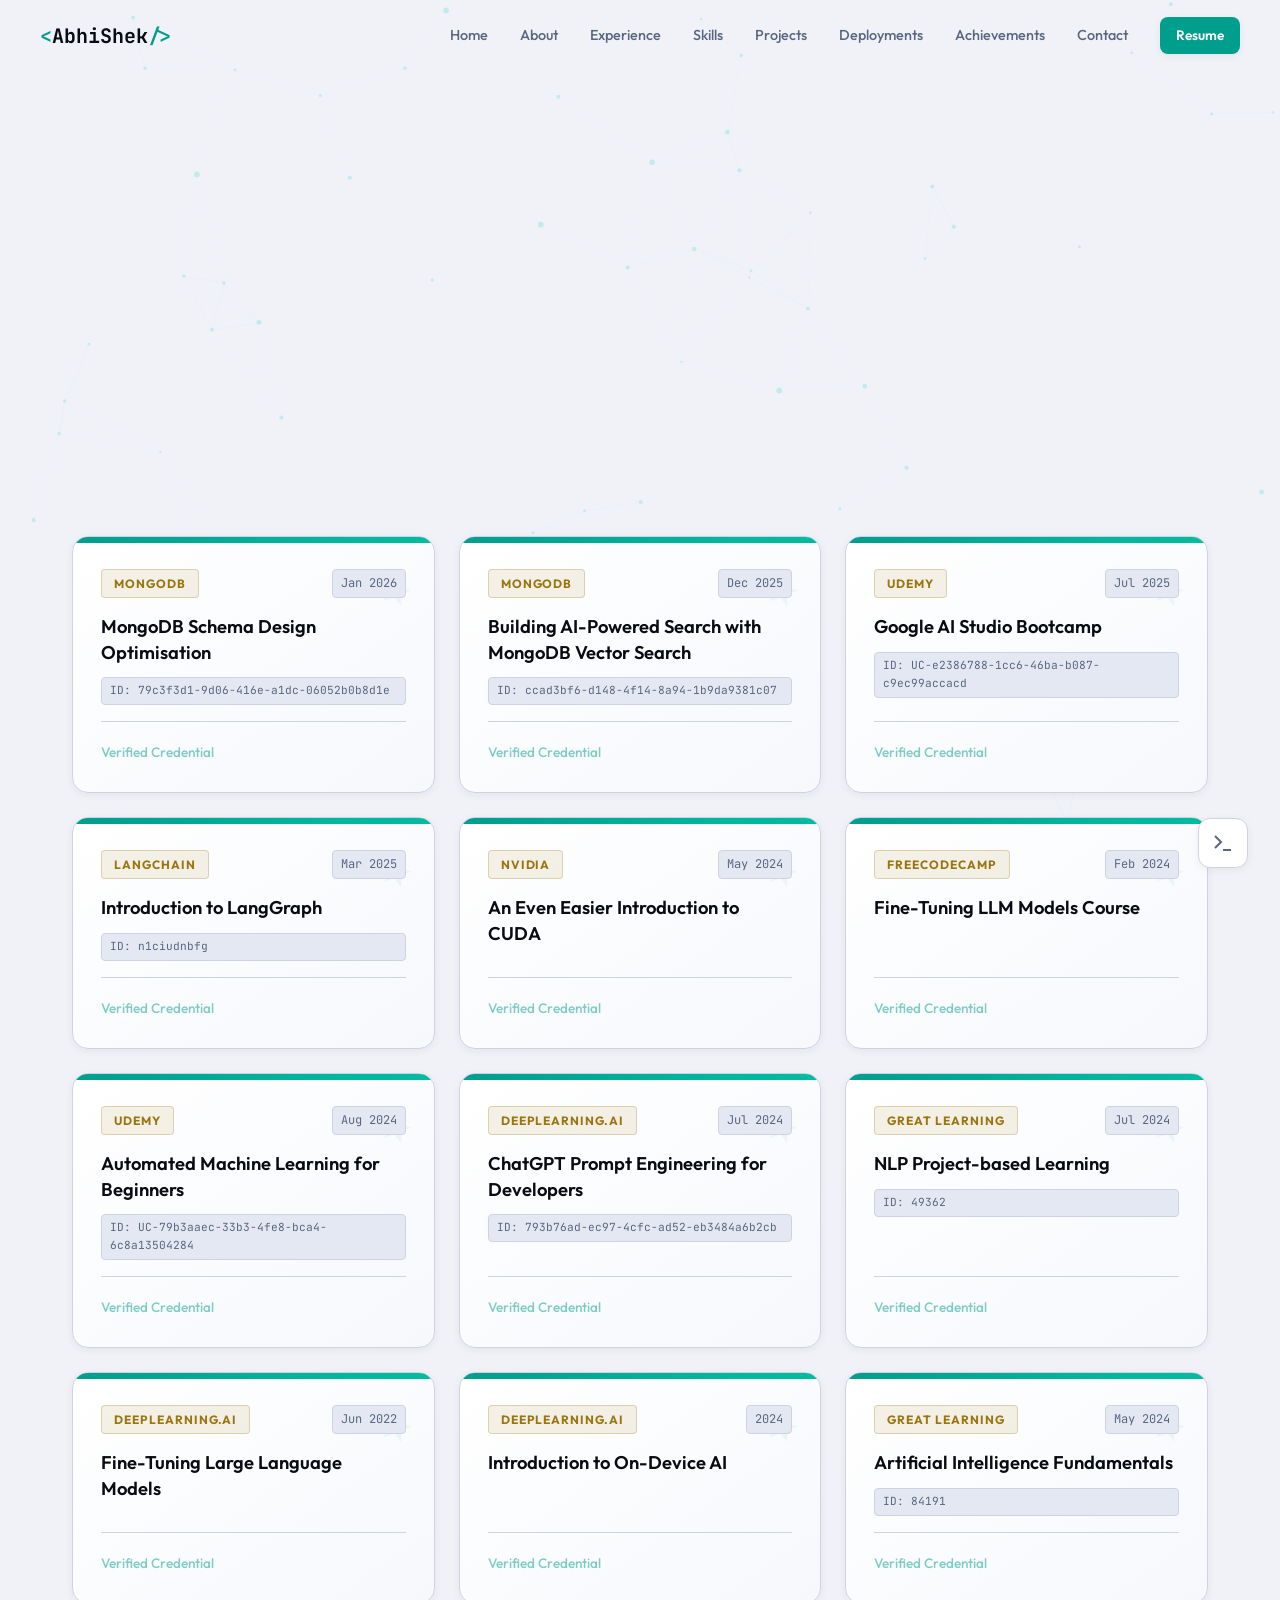
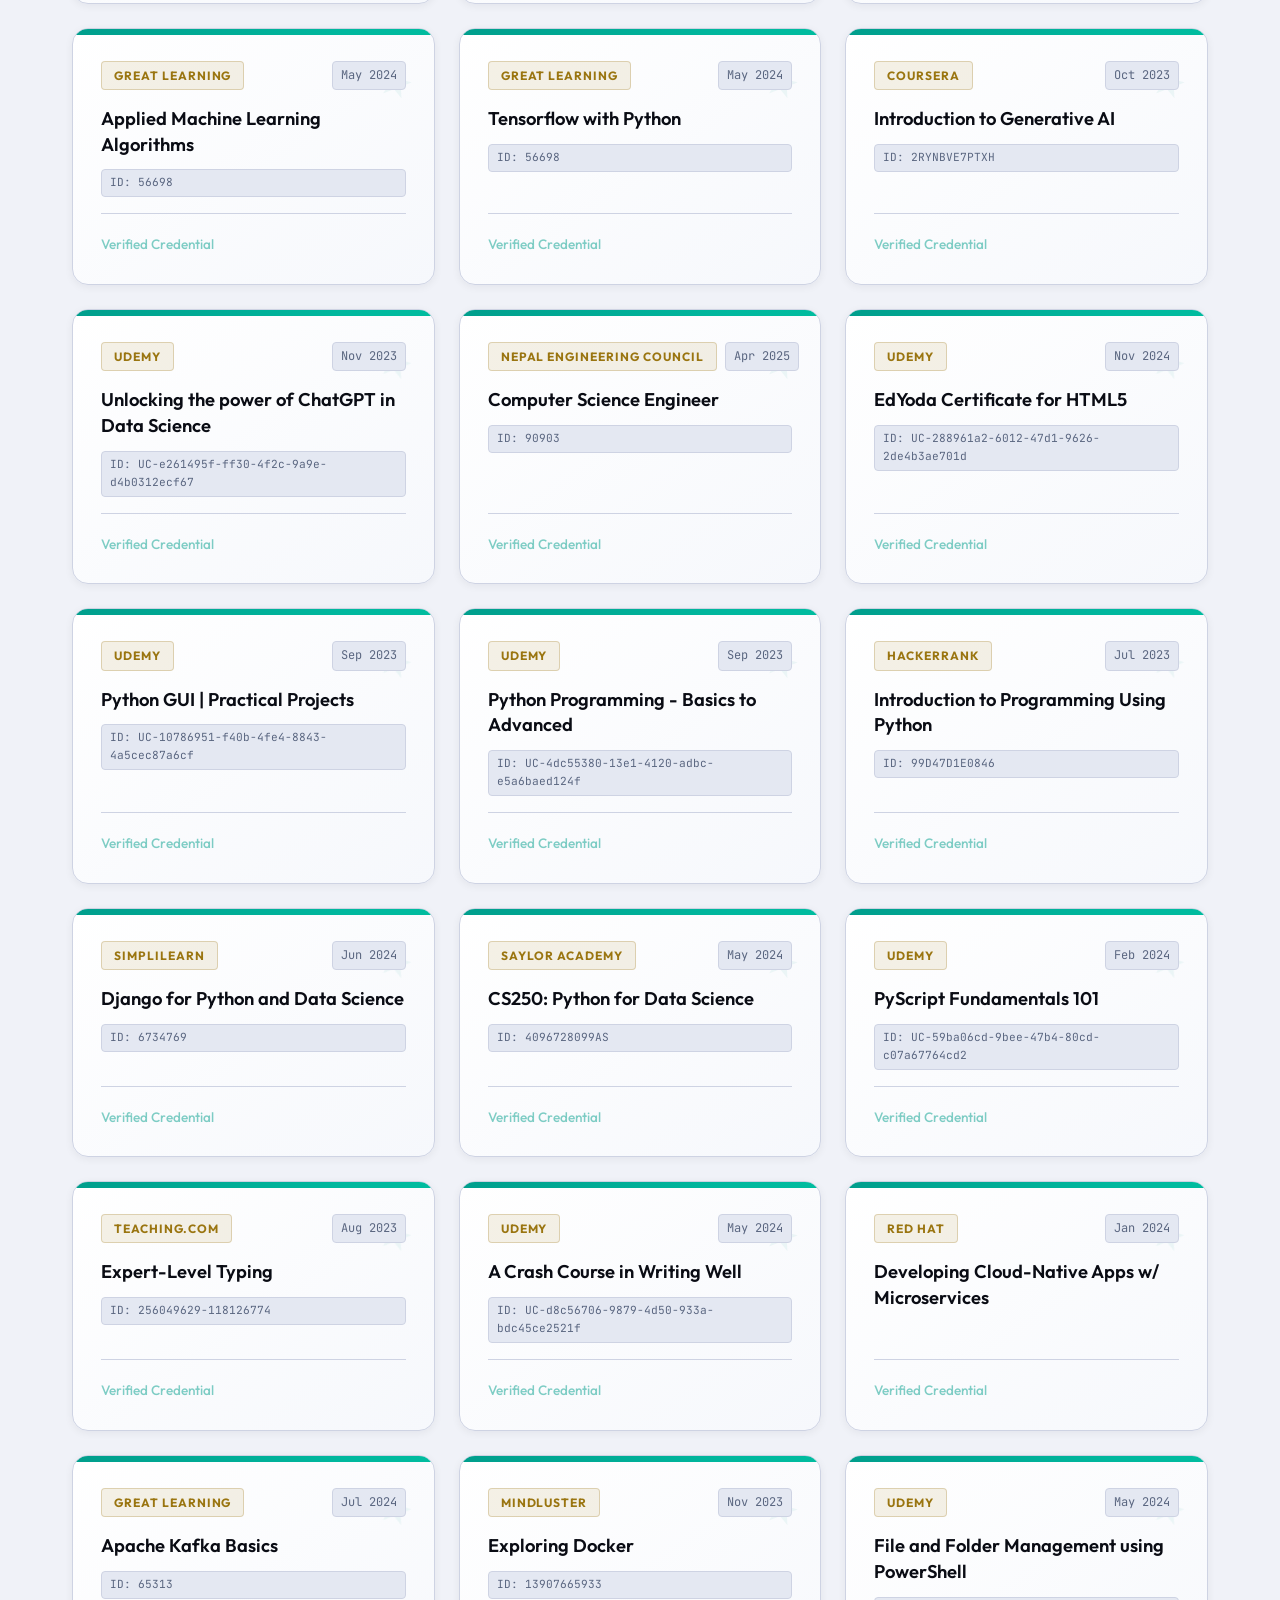
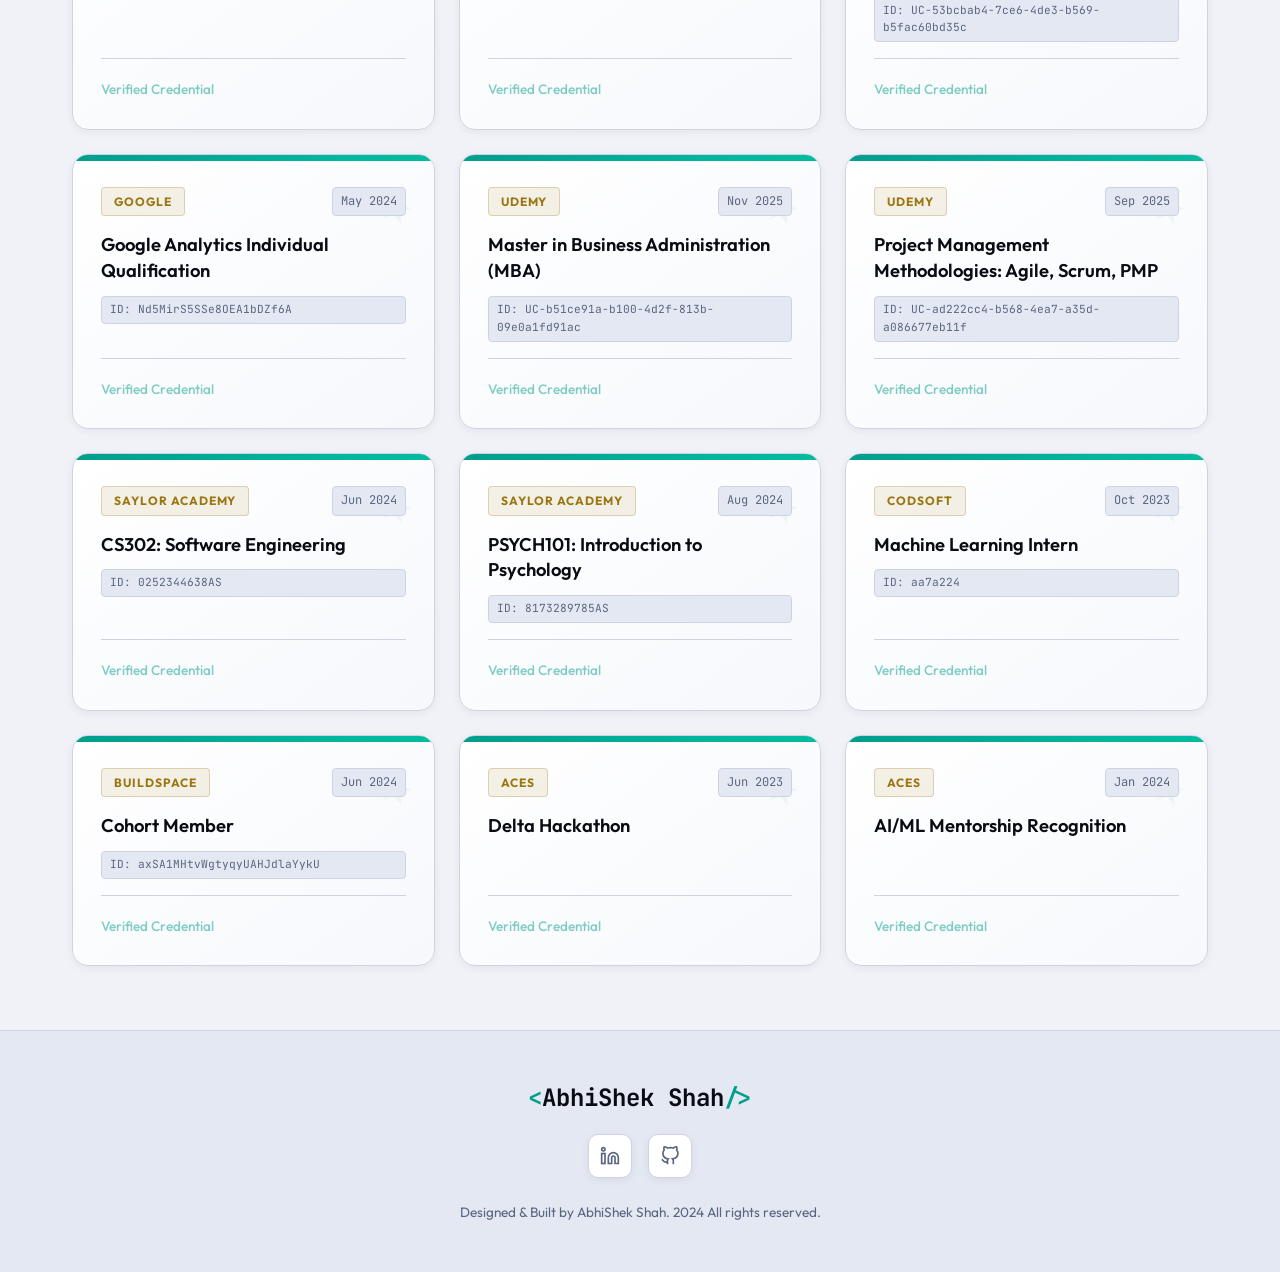
==== commit 25a7db0d: "Update achievements.html" ====
--- a/achievements.html
+++ b/achievements.html
@@ -63,6 +63,7 @@
                <a href="index.html#experience" class="nav-link">Experience</a>
                <a href="index.html#skills" class="nav-link">Skills</a>
                <a href="index.html#projects" class="nav-link">Projects</a>
+               <a href="deployments.html" class="nav-link">Deployments</a>
                <a href="achievements.html" class="nav-link active">Achievements</a>
                <a href="index.html#contact" class="nav-link">Contact</a>
                <a href="https://abhiverse-tex.vercel.app" target="_blank" rel="noopener noreferrer" class="btn btn-primary btn-small">Resume</a>
--- a/styles.css
+++ b/styles.css
@@ -1,18 +1,95 @@
 /* ========== CSS Variables ========== */
 :root {
-    --bg: #08090d;
+    --bg:           #08090d;
     --bg-secondary: #0f1117;
-    --fg: #e8eaed;
-    --muted: #6b7280;
-    --accent: #00d9b5;
-    --accent-dim: rgba(0, 217, 181, 0.15);
-    --card: #12141a;
-    --border: #1f2937;
-    --glow: rgba(0, 217, 181, 0.4);
-}
+    --fg:           #e8eaed;
+    --muted:        #6b7280;
+    --accent:       #00d9b5;
+    --accent-dim:   rgba(0, 217, 181, 0.15);
+    --card:         #12141a;
+    --border:       #1f2937;
+    --glow:         rgba(0, 217, 181, 0.4);
+
+    --shadow-sm:    0 2px  8px rgba(0, 0, 0, 0.35);
+    --shadow-md:    0 8px 24px rgba(0, 0, 0, 0.45);
+    --shadow-lg:    0 16px 48px rgba(0, 0, 0, 0.55);
+    --shadow-glow:  0 10px 30px var(--glow);
+
+    --canvas-color: rgba(0, 217, 181, 0.55);
+    --theme-transition: 0.3s ease;
+
+    /* FIX: header height token used by achievements.css */
+    --header-h: 72px;
+
+    color-scheme: dark;
+}
+
+/* ========== Smooth Theme Transitions ==========
+   FIX 1: Scope to layout elements only — avoids flash-of-wrong-theme
+   on :root itself and canvas/SVG nodes during first paint. ========== */
+body,
+.header,
+.nav-links,
+.logo,
+.btn,
+.nav-link,
+.skill-card,
+.project-card,
+.timeline-card,
+.contact-link,
+.contact-card,
+.credential-badge,
+.footer,
+.footer-social a,
+.terminal-btn,
+.terminal-modal,
+.terminal-header,
+.terminal-body,
+.terminal-input,
+.terminal-input-line,
+.about-image-frame,
+.mobile-overlay,
+.section-alt,
+.tag,
+.timeline-dot {
+    transition:
+        background-color var(--theme-transition),
+        border-color     var(--theme-transition),
+        color            var(--theme-transition),
+        box-shadow       var(--theme-transition),
+        outline-color    var(--theme-transition);
+}
+
+.btn,
+.btn-primary,
+.btn-secondary,
+.nav-link,
+.nav-link::after,
+.logo,
+.skill-card,
+.project-card,
+.timeline-card,
+.contact-link,
+.credential-badge,
+.footer-social a,
+.terminal-btn,
+.about-image-frame,
+.about-photo,
+.name-highlight::after,
+.skill-level-fill,
+.theme-toggle-thumb,
+.theme-toggle .icon-sun,
+.theme-toggle .icon-moon,
+.theme-toggle-track {
+    transition-property: background-color, border-color, color, box-shadow,
+                         outline-color, transform, opacity, filter, width;
+}
+
 
 /* ========== Base Styles ========== */
-* {
+*,
+*::before,
+*::after {
     margin: 0;
     padding: 0;
     box-sizing: border-box;
@@ -35,66 +112,58 @@
     color: var(--bg);
 }
 
-/* Custom Scrollbar */
-::-webkit-scrollbar {
-    width: 8px;
-}
-
-::-webkit-scrollbar-track {
-    background: var(--bg);
-}
-
+
+/* ========== Custom Scrollbar ========== */
+::-webkit-scrollbar { width: 8px; }
+::-webkit-scrollbar-track { background: var(--bg); }
 ::-webkit-scrollbar-thumb {
-    background: var(--border);
+    background: linear-gradient(
+        180deg,
+        var(--border),
+        color-mix(in srgb, var(--border) 55%, var(--accent))
+    );
     border-radius: 4px;
 }
-
-::-webkit-scrollbar-thumb:hover {
-    background: var(--accent);
-}
-
-.font-mono {
-    font-family: 'JetBrains Mono', monospace;
-}
-
-.accent {
-    color: var(--accent);
-}
-
-.text-center {
-    text-align: center;
-}
-
-.mt-12 {
-    margin-top: 3rem;
-}
-
-/* ========== Neural Canvas ========== */
+::-webkit-scrollbar-thumb:hover { background: var(--accent); }
+
+
+/* ========== Utility Classes ========== */
+.font-mono { font-family: 'JetBrains Mono', monospace; }
+.accent    { color: var(--accent); }
+.text-center { text-align: center; }
+.mt-12     { margin-top: 3rem; }
+
+
+/* ==========================================================================
+   NEURAL CANVAS
+   ========================================================================== */
 #neural-canvas {
     position: fixed;
-    top: 0;
-    left: 0;
-    width: 100%;
-    height: 100%;
+    top: 0; left: 0;
+    width: 100%; height: 100%;
     z-index: 0;
     pointer-events: none;
-}
-
-/* ========== Header ========== */
+    transition: opacity 0.6s ease;
+}
+
+
+/* ==========================================================================
+   HEADER & NAVIGATION
+   ========================================================================== */
 .header {
     position: fixed;
-    top: 0;
-    left: 0;
-    right: 0;
+    top: 0; left: 0; right: 0;
     z-index: 100;
     padding: 1rem 2rem;
-    transition: all 0.3s ease;
+    transition: background 0.3s ease, border-color 0.3s ease,
+                box-shadow 0.3s ease, backdrop-filter 0.3s ease;
     background: transparent;
 }
 
 .header.scrolled {
     background: rgba(8, 9, 13, 0.92);
     backdrop-filter: blur(20px);
+    -webkit-backdrop-filter: blur(20px);
     border-bottom: 1px solid var(--border);
 }
 
@@ -112,11 +181,22 @@
     font-weight: 700;
     color: var(--fg);
     text-decoration: none;
-    transition: transform 0.3s ease;
-}
-
-.logo:hover {
-    transform: scale(1.05);
+    transition: transform 0.3s ease, color var(--theme-transition);
+    flex-shrink: 0;
+}
+
+.logo:hover { transform: scale(1.05); }
+
+/* FIX: nav-controls missing style — groups theme toggle + hamburger */
+.nav-controls {
+    display: none; /* hidden on desktop */
+    align-items: center;
+    gap: 0.75rem;
+    order: 3;
+}
+
+@media (max-width: 768px) {
+    .nav-controls { display: flex; }
 }
 
 .nav-links {
@@ -133,30 +213,28 @@
     font-size: 0.9rem;
     transition: color 0.3s ease;
     padding: 0.5rem 0;
+    white-space: nowrap;
 }
 
 .nav-link::after {
     content: '';
     position: absolute;
-    bottom: 0;
-    left: 0;
-    width: 0;
-    height: 2px;
-    background: var(--accent);
+    bottom: 0; left: 0;
+    width: 0; height: 2px;
+    background: linear-gradient(90deg, var(--accent), #00e8c8, #00ffcc);
     transition: width 0.3s ease;
 }
 
 .nav-link:hover,
-.nav-link.active {
-    color: var(--fg);
-}
+.nav-link.active { color: var(--fg); }
 
 .nav-link:hover::after,
-.nav-link.active::after {
-    width: 100%;
-}
-
-/* ========== Buttons ========== */
+.nav-link.active::after { width: 100%; }
+
+
+/* ==========================================================================
+   BUTTONS
+   ========================================================================== */
 .btn {
     display: inline-flex;
     align-items: center;
@@ -166,37 +244,27 @@
     font-weight: 600;
     font-size: 0.95rem;
     text-decoration: none;
-    transition: all 0.3s ease;
+    transition: transform 0.3s ease, box-shadow 0.3s ease,
+                background-color var(--theme-transition),
+                border-color var(--theme-transition),
+                color var(--theme-transition);
     cursor: pointer;
     border: none;
     font-family: 'Outfit', sans-serif;
 }
 
-.btn-primary {
-    background: var(--accent);
-    color: var(--bg);
-}
-
-.btn-primary:hover {
-    transform: translateY(-2px);
-    box-shadow: 0 10px 30px var(--glow);
-}
+.btn-primary { background: var(--accent); color: var(--bg); }
+.btn-primary:hover { transform: translateY(-2px); box-shadow: var(--shadow-glow); }
 
 .btn-secondary {
     background: transparent;
     color: var(--fg);
     border: 1px solid var(--border);
 }
-
-.btn-secondary:hover {
-    border-color: var(--accent);
-    color: var(--accent);
-}
-
-.btn-small {
-    padding: 0.5rem 1rem;
-    font-size: 0.85rem;
-}
+.btn-secondary:hover { border-color: var(--accent); color: var(--accent); }
+
+.btn-small { padding: 0.5rem 1rem; font-size: 0.85rem; }
+
 
 /* ========== Focus States (Accessibility) ========== */
 a:focus-visible,
@@ -204,11 +272,15 @@
 input:focus-visible {
     outline: 2px solid var(--accent);
     outline-offset: 3px;
-}
-
-/* ========== Mobile Menu ========== */
+    border-radius: 4px;
+}
+
+
+/* ==========================================================================
+   MOBILE MENU
+   ========================================================================== */
 .mobile-menu-btn {
-    display: none;
+    display: flex;
     flex-direction: column;
     gap: 5px;
     background: none;
@@ -218,11 +290,17 @@
 }
 
 .mobile-menu-btn span {
-    width: 24px;
-    height: 2px;
+    width: 24px; height: 2px;
     background: var(--fg);
-    transition: all 0.3s ease;
-}
+    transition: all 0.3s ease, background-color var(--theme-transition);
+    border-radius: 2px;
+    display: block;
+}
+
+/* Hamburger → X */
+.mobile-menu-btn.open span:nth-child(1) { transform: translateY(7px) rotate(45deg); }
+.mobile-menu-btn.open span:nth-child(2) { opacity: 0; transform: scaleX(0); }
+.mobile-menu-btn.open span:nth-child(3) { transform: translateY(-7px) rotate(-45deg); }
 
 .mobile-overlay {
     display: none;
@@ -231,43 +309,45 @@
     background: rgba(0, 0, 0, 0.5);
     z-index: 90;
 }
-
-.mobile-overlay.open {
-    display: block;
-}
+.mobile-overlay.open { display: block; }
 
 @media (max-width: 768px) {
-    .mobile-menu-btn {
-        display: flex;
-    }
+    /* Desktop theme toggle hidden in header on mobile — shown in nav-controls */
+    .nav-container > .theme-toggle { display: none; }
 
     .nav-links {
         position: fixed;
-        top: 0;
-        right: -100%;
-        width: 70%;
-        max-width: 300px;
+        top: 0; right: -100%;
+        width: 70%; max-width: 300px;
         height: 100vh;
         background: var(--bg-secondary);
         flex-direction: column;
         padding: 5rem 2rem;
         gap: 1.5rem;
-        transition: right 0.3s ease;
+        transition: right 0.3s ease, background-color var(--theme-transition),
+                    border-color var(--theme-transition), box-shadow 0.3s ease;
         border-left: 1px solid var(--border);
+        z-index: 95;
     }
-
-    .nav-links.open {
-        right: 0;
-    }
-}
-
-/* ========== Hero Section ========== */
+    .nav-links.open { right: 0; }
+}
+
+/* FIX: on desktop, hide mobile-menu-btn, show theme toggle normally */
+@media (min-width: 769px) {
+    .mobile-menu-btn { display: none; }
+    .nav-controls     { display: none; }
+}
+
+
+/* ==========================================================================
+   HERO SECTION
+   ========================================================================== */
 .hero {
     min-height: 100vh;
     display: flex;
     align-items: center;
     position: relative;
-    padding: 6rem 2rem;
+    padding: calc(var(--header-h) + 4rem) 2rem 6rem;
 }
 
 .hero-content {
@@ -292,16 +372,16 @@
 
 .hero-label::before {
     content: '';
-    width: 8px;
-    height: 8px;
+    width: 8px; height: 8px;
     background: var(--accent);
     border-radius: 50%;
     animation: pulse 2s ease-in-out infinite;
+    flex-shrink: 0;
 }
 
 @keyframes pulse {
-    0%, 100% { opacity: 1; transform: scale(1); }
-    50% { opacity: 0.5; transform: scale(1.2); }
+    0%, 100% { opacity: 1; box-shadow: 0 0 0 0 rgba(0, 217, 181, 0); }
+    50%       { opacity: 0.7; box-shadow: 0 0 0 5px rgba(0, 217, 181, 0.25); }
 }
 
 .hero-title {
@@ -309,31 +389,26 @@
     font-weight: 700;
     line-height: 1.1;
     margin-bottom: 1.5rem;
-}
-
+    color: var(--fg);
+}
+
+/* FIX: transform-origin stays 'left' always — prevents jarring flip on mouseout */
 .name-highlight {
     position: relative;
     color: var(--accent);
     cursor: default;
 }
-
 .name-highlight::after {
     content: '';
     position: absolute;
-    bottom: 0;
-    left: 0;
-    width: 100%;
-    height: 2px;
+    bottom: 0; left: 0;
+    width: 100%; height: 2px;
     background: var(--accent);
     transform: scaleX(0);
-    transform-origin: right;
-    transition: transform 0.5s ease;
-}
-
-.name-highlight:hover::after {
-    transform: scaleX(1);
     transform-origin: left;
-}
+    transition: transform 0.5s ease, background-color var(--theme-transition);
+}
+.name-highlight:hover::after { transform: scaleX(1); }
 
 .hero-subtitle {
     font-size: clamp(1rem, 2vw, 1.25rem);
@@ -349,9 +424,7 @@
     padding-right: 4px;
 }
 
-@keyframes blink {
-    50% { border-color: transparent; }
-}
+@keyframes blink { 50% { border-color: transparent; } }
 
 .hero-cta {
     display: flex;
@@ -369,36 +442,31 @@
     max-width: 500px;
 }
 
-.stat-item {
-    text-align: left;
-}
-
+.stat-item { text-align: left; }
 .stat-value {
     font-size: 2rem;
     font-weight: 700;
     color: var(--accent);
     font-family: 'JetBrains Mono', monospace;
-}
-
-.stat-label {
-    font-size: 0.85rem;
-    color: var(--muted);
-}
-
-/* ========== Section Styles ========== */
+    transition: color var(--theme-transition);
+}
+.stat-label { font-size: 0.85rem; color: var(--muted); }
+
+
+/* ==========================================================================
+   SECTION CHROME
+   ========================================================================== */
 .section {
     padding: 6rem 2rem;
     position: relative;
     z-index: 1;
 }
-
-.section-alt {
-    background: var(--bg-secondary);
-}
+.section-alt { background: var(--bg-secondary); }
 
 .section-header {
     text-align: center;
     margin-bottom: 4rem;
+    position: relative; /* FIX: contain absolutely-positioned children */
 }
 
 .section-label {
@@ -406,7 +474,7 @@
     font-size: 0.85rem;
     color: var(--accent);
     text-transform: uppercase;
-    letter-spacing: 2px;
+    letter-spacing: 0.15em;
     margin-bottom: 1rem;
 }
 
@@ -414,6 +482,7 @@
     font-size: clamp(2rem, 4vw, 3rem);
     font-weight: 700;
     margin-bottom: 1rem;
+    color: var(--fg);
 }
 
 .section-desc {
@@ -422,7 +491,10 @@
     margin: 0 auto;
 }
 
-/* ========== About Section ========== */
+
+/* ==========================================================================
+   ABOUT SECTION
+   ========================================================================== */
 .about-grid {
     display: grid;
     grid-template-columns: 1fr 1.5fr;
@@ -433,10 +505,7 @@
 }
 
 @media (max-width: 900px) {
-    .about-grid {
-        grid-template-columns: 1fr;
-        gap: 2rem;
-    }
+    .about-grid { grid-template-columns: 1fr; gap: 2rem; }
 }
 
 .about-image-frame {
@@ -445,26 +514,25 @@
     overflow: hidden;
     border: 1px solid var(--border);
     background: var(--card);
-    box-shadow: 0 20px 40px rgba(0, 0, 0, 0.3);
-    transition: transform 0.4s ease, box-shadow 0.4s ease;
-}
-
+    box-shadow: var(--shadow-md);
+    transition: transform 0.4s ease, box-shadow 0.4s ease,
+                border-color var(--theme-transition),
+                background-color var(--theme-transition);
+}
 .about-image-frame:hover {
     transform: translateY(-5px);
-    box-shadow: 0 25px 50px rgba(0, 0, 0, 0.4);
+    box-shadow: var(--shadow-lg);
     border-color: var(--accent);
 }
 
 .about-photo {
-    width: 100%;
-    height: auto;
+    width: 100%; height: auto;
     display: block;
     aspect-ratio: 3/4;
     object-fit: cover;
     filter: grayscale(20%) contrast(1.1);
     transition: filter 0.5s ease, transform 0.5s ease;
 }
-
 .about-image-frame:hover .about-photo {
     filter: grayscale(0%) contrast(1.1);
     transform: scale(1.03);
@@ -474,7 +542,7 @@
     content: '';
     position: absolute;
     inset: 0;
-    background: linear-gradient(135deg, rgba(0, 217, 181, 0.05), transparent 50%);
+    background: linear-gradient(135deg, var(--accent-dim), transparent 50%);
     pointer-events: none;
 }
 
@@ -494,29 +562,18 @@
     padding: 0.5rem 1rem;
     border-radius: 8px;
     font-size: 0.85rem;
-    transition: all 0.3s ease;
-}
-
+    transition: border-color 0.3s ease, transform 0.3s ease,
+                background-color var(--theme-transition), box-shadow 0.3s ease;
+}
 .credential-badge:hover {
     border-color: var(--accent);
     transform: translateY(-2px);
-}
-
-.credential-badge svg {
-    width: 16px;
-    height: 16px;
-    color: var(--accent);
-}
-
-.about-content h3 {
-    font-size: 1.75rem;
-    margin-bottom: 1.5rem;
-}
-
-.about-content p {
-    color: var(--muted);
-    margin-bottom: 1rem;
-}
+    box-shadow: var(--shadow-sm);
+}
+.credential-badge svg { width: 16px; height: 16px; color: var(--accent); }
+
+.about-content h3 { font-size: 1.75rem; margin-bottom: 1.5rem; color: var(--fg); }
+.about-content p  { color: var(--muted); margin-bottom: 1rem; }
 
 .about-highlights {
     display: grid;
@@ -524,33 +581,19 @@
     gap: 1rem;
     margin-top: 2rem;
 }
-
-@media (max-width: 500px) {
-    .about-highlights {
-        grid-template-columns: 1fr;
-    }
-}
-
-.highlight-item {
-    display: flex;
-    align-items: flex-start;
-    gap: 0.75rem;
-}
-
-.highlight-icon {
-    width: 24px;
-    height: 24px;
-    color: var(--accent);
-    flex-shrink: 0;
-    margin-top: 2px;
-}
-
-.highlight-text p {
-    font-size: 0.85rem;
-    margin: 0;
-}
-
-/* ========== Timeline ========== */
+@media (max-width: 500px) { .about-highlights { grid-template-columns: 1fr; } }
+
+.highlight-item { display: flex; align-items: flex-start; gap: 0.75rem; }
+.highlight-icon { width: 24px; height: 24px; color: var(--accent); flex-shrink: 0; margin-top: 2px; }
+
+/* FIX: highlight-text strong was unstyled — added explicit color */
+.highlight-text strong { display: block; font-weight: 600; color: var(--fg); margin-bottom: 0.2rem; }
+.highlight-text p { font-size: 0.85rem; color: var(--muted); margin: 0; }
+
+
+/* ==========================================================================
+   TIMELINE (Experience)
+   ========================================================================== */
 .timeline {
     max-width: 900px;
     margin: 0 auto;
@@ -560,18 +603,14 @@
 .timeline::before {
     content: '';
     position: absolute;
-    left: 0;
-    top: 0;
-    bottom: 0;
+    left: 0; top: 0; bottom: 0;
     width: 2px;
     background: var(--border);
+    transition: background-color var(--theme-transition);
 }
 
 @media (min-width: 768px) {
-    .timeline::before {
-        left: 50%;
-        transform: translateX(-50%);
-    }
+    .timeline::before { left: 50%; transform: translateX(-50%); }
 }
 
 .timeline-item {
@@ -579,6 +618,9 @@
     padding-left: 2rem;
     padding-bottom: 3rem;
 }
+
+/* FIX: last item loses bottom padding so guide line doesn't overshoot */
+.timeline-item:last-child { padding-bottom: 0; }
 
 @media (min-width: 768px) {
     .timeline-item {
@@ -586,7 +628,6 @@
         padding-left: 0;
         padding-right: 3rem;
     }
-
     .timeline-item:nth-child(even) {
         margin-left: 50%;
         padding-right: 0;
@@ -596,31 +637,25 @@
 
 .timeline-dot {
     position: absolute;
-    left: -5px;
-    top: 0;
-    width: 12px;
-    height: 12px;
+    left: -5px; top: 4px;
+    width: 12px; height: 12px;
     background: var(--accent);
     border-radius: 50%;
     border: 3px solid var(--bg);
-    box-shadow: 0 0 0 0 rgba(0, 217, 181, 0.4);
-    transition: box-shadow 0.3s ease;
-}
-
+    box-shadow: 0 0 0 0 rgba(0, 217, 181, 0),
+                0 0 0 0 rgba(0, 217, 181, 0);
+    transition: box-shadow 0.4s ease, background-color var(--theme-transition),
+                border-color var(--theme-transition);
+    z-index: 1;
+}
 .timeline-item:hover .timeline-dot {
-    box-shadow: 0 0 0 6px rgba(0, 217, 181, 0.2);
+    box-shadow: 0 0 0 4px rgba(0, 217, 181, 0.25),
+                0 0 0 8px rgba(0, 217, 181, 0.08);
 }
 
 @media (min-width: 768px) {
-    .timeline-dot {
-        left: auto;
-        right: -6px;
-    }
-
-    .timeline-item:nth-child(even) .timeline-dot {
-        right: auto;
-        left: -6px;
-    }
+    .timeline-dot { left: auto; right: -6px; top: 20px; }
+    .timeline-item:nth-child(even) .timeline-dot { right: auto; left: -6px; }
 }
 
 .timeline-card {
@@ -628,13 +663,14 @@
     border: 1px solid var(--border);
     border-radius: 12px;
     padding: 1.5rem;
-    transition: all 0.3s ease;
-}
-
+    box-shadow: var(--shadow-sm);
+    transition: border-color 0.3s ease, transform 0.3s ease, box-shadow 0.3s ease,
+                background-color var(--theme-transition);
+}
 .timeline-card:hover {
     border-color: var(--accent);
     transform: translateY(-4px);
-    box-shadow: 0 10px 20px rgba(0, 0, 0, 0.2);
+    box-shadow: var(--shadow-md);
 }
 
 .timeline-date {
@@ -642,31 +678,13 @@
     font-size: 0.8rem;
     color: var(--accent);
     margin-bottom: 0.5rem;
-}
-
-.timeline-title {
-    font-size: 1.1rem;
-    font-weight: 600;
-    margin-bottom: 0.25rem;
-}
-
-.timeline-company {
-    font-size: 0.9rem;
-    color: var(--muted);
-    margin-bottom: 1rem;
-}
-
-.timeline-desc {
-    font-size: 0.9rem;
-    color: var(--muted);
-}
-
-.timeline-tags {
-    display: flex;
-    flex-wrap: wrap;
-    gap: 0.5rem;
-    margin-top: 1rem;
-}
+    letter-spacing: 0.5px;
+}
+.timeline-title   { font-size: 1.1rem; font-weight: 600; margin-bottom: 0.25rem; color: var(--fg); }
+.timeline-company { font-size: 0.9rem; color: var(--muted); margin-bottom: 1rem; }
+.timeline-desc    { font-size: 0.9rem; color: var(--muted); line-height: 1.6; }
+
+.timeline-tags { display: flex; flex-wrap: wrap; gap: 0.5rem; margin-top: 1rem; }
 
 .tag {
     font-size: 0.75rem;
@@ -675,13 +693,17 @@
     color: var(--accent);
     border-radius: 100px;
     font-family: 'JetBrains Mono', monospace;
-}
-
-/* ========== Skills Section ========== */
-.skills-container {
-    max-width: 1200px;
-    margin: 0 auto;
-}
+    letter-spacing: 0.3px;
+    transition: background-color var(--theme-transition),
+                color var(--theme-transition),
+                border-color var(--theme-transition);
+}
+
+
+/* ==========================================================================
+   SKILLS SECTION
+   ========================================================================== */
+.skills-container { max-width: 1200px; margin: 0 auto; }
 
 .skills-categories {
     display: flex;
@@ -700,9 +722,9 @@
     font-family: 'Outfit', sans-serif;
     font-size: 0.9rem;
     cursor: pointer;
-    transition: all 0.3s ease;
-}
-
+    transition: border-color 0.3s ease, color 0.3s ease, background-color 0.3s ease,
+                box-shadow 0.3s ease;
+}
 .skill-category-btn:hover,
 .skill-category-btn.active {
     border-color: var(--accent);
@@ -722,44 +744,38 @@
     border-radius: 12px;
     padding: 1.5rem;
     text-align: center;
-    transition: all 0.3s ease;
     cursor: default;
-}
-
+    box-shadow: var(--shadow-sm);
+    transition: border-color 0.3s ease, transform 0.3s ease, box-shadow 0.3s ease,
+                background-color var(--theme-transition);
+}
 .skill-card:hover {
     border-color: var(--accent);
     transform: translateY(-4px);
-    box-shadow: 0 0 15px rgba(0, 217, 181, 0.1);
-}
-
-.skill-icon {
-    width: 40px;
-    height: 40px;
-    margin: 0 auto 1rem;
-    color: var(--accent);
-}
-
-.skill-name {
-    font-weight: 500;
-    font-size: 0.95rem;
-    margin-bottom: 0.5rem;
-}
+    box-shadow: var(--shadow-md), 0 0 15px rgba(0, 217, 181, 0.1);
+}
+
+.skill-icon { width: 40px; height: 40px; margin: 0 auto 1rem; color: var(--accent); }
+.skill-name { font-weight: 500; font-size: 0.95rem; margin-bottom: 0.5rem; color: var(--fg); }
 
 .skill-level {
     height: 4px;
     background: var(--border);
     border-radius: 2px;
     overflow: hidden;
-}
-
+    transition: background-color var(--theme-transition);
+}
 .skill-level-fill {
     height: 100%;
-    background: linear-gradient(90deg, var(--accent), #00ffcc);
+    background: linear-gradient(90deg, var(--accent), #00e8c8 50%, #00f0cc);
     border-radius: 2px;
     transition: width 1s ease;
 }
 
-/* ========== Projects Section ========== */
+
+/* ==========================================================================
+   PROJECTS SECTION
+   ========================================================================== */
 .projects-grid {
     display: grid;
     grid-template-columns: repeat(auto-fill, minmax(350px, 1fr));
@@ -768,24 +784,21 @@
     margin: 0 auto;
 }
 
-@media (max-width: 400px) {
-    .projects-grid {
-        grid-template-columns: 1fr;
-    }
-}
+@media (max-width: 480px) { .projects-grid { grid-template-columns: 1fr; } }
 
 .project-card {
     background: var(--card);
     border: 1px solid var(--border);
     border-radius: 16px;
     overflow: hidden;
-    transition: all 0.3s ease;
-}
-
+    box-shadow: var(--shadow-sm);
+    transition: border-color 0.3s ease, transform 0.3s ease, box-shadow 0.3s ease,
+                background-color var(--theme-transition);
+}
 .project-card:hover {
     border-color: var(--accent);
     transform: translateY(-8px);
-    box-shadow: 0 15px 30px rgba(0, 0, 0, 0.3), 0 0 20px rgba(0, 217, 181, 0.1);
+    box-shadow: var(--shadow-lg), 0 0 20px rgba(0, 217, 181, 0.1);
 }
 
 .project-image {
@@ -793,13 +806,14 @@
     height: 180px;
     background: linear-gradient(135deg, var(--bg-secondary), var(--card));
     overflow: hidden;
+    transition: background var(--theme-transition);
 }
 
 .project-image-pattern {
     position: absolute;
     inset: 0;
     opacity: 0.1;
-    background-image: 
+    background-image:
         linear-gradient(var(--accent) 1px, transparent 1px),
         linear-gradient(90deg, var(--accent) 1px, transparent 1px);
     background-size: 20px 20px;
@@ -807,11 +821,9 @@
 
 .project-logo {
     position: absolute;
-    top: 50%;
-    left: 50%;
+    top: 50%; left: 50%;
     transform: translate(-50%, -50%);
-    width: 70px;
-    height: 70px;
+    width: 70px; height: 70px;
     background: var(--accent-dim);
     border-radius: 16px;
     display: flex;
@@ -822,36 +834,16 @@
     font-weight: 700;
     color: var(--accent);
     border: 1px solid rgba(0, 217, 181, 0.3);
-}
-
-.project-content {
-    padding: 1.5rem;
-}
-
-.project-title {
-    font-size: 1.15rem;
-    font-weight: 600;
-    margin-bottom: 0.5rem;
-}
-
-.project-desc {
-    font-size: 0.9rem;
-    color: var(--muted);
-    margin-bottom: 1rem;
-    line-height: 1.5;
-}
-
-.project-tags {
-    display: flex;
-    flex-wrap: wrap;
-    gap: 0.5rem;
-    margin-bottom: 1rem;
-}
-
-.project-links {
-    display: flex;
-    gap: 1rem;
-}
+    transition: background-color var(--theme-transition),
+                border-color var(--theme-transition),
+                box-shadow 0.3s ease;
+}
+
+.project-content { padding: 1.5rem; }
+.project-title   { font-size: 1.15rem; font-weight: 600; margin-bottom: 0.5rem; color: var(--fg); }
+.project-desc    { font-size: 0.9rem; color: var(--muted); margin-bottom: 1rem; line-height: 1.5; }
+.project-tags    { display: flex; flex-wrap: wrap; gap: 0.5rem; margin-bottom: 1rem; }
+.project-links   { display: flex; gap: 1rem; }
 
 .project-link {
     display: inline-flex;
@@ -860,24 +852,40 @@
     font-size: 0.85rem;
     color: var(--accent);
     text-decoration: none;
-    transition: opacity 0.3s ease;
-}
-
-.project-link:hover {
-    opacity: 0.7;
-}
-
-.project-link svg {
-    width: 14px;
-    height: 14px;
-}
-
-/* ========== Contact Section ========== */
-.contact-container {
-    max-width: 800px;
-    margin: 0 auto;
-    text-align: center;
-}
+    transition: opacity 0.3s ease, color var(--theme-transition);
+}
+.project-link:hover { opacity: 0.7; }
+.project-link svg { width: 14px; height: 14px; }
+
+/* FIX: project status badge was missing */
+.project-status {
+    display: inline-flex;
+    align-items: center;
+    gap: 0.4rem;
+    font-size: 0.72rem;
+    font-family: 'JetBrains Mono', monospace;
+    padding: 0.2rem 0.6rem;
+    border-radius: 100px;
+    margin-bottom: 0.75rem;
+    font-weight: 600;
+    letter-spacing: 0.04em;
+}
+.project-status.status-production {
+    background: rgba(39, 202, 64, 0.15);
+    color: #27ca40;
+    border: 1px solid rgba(39, 202, 64, 0.3);
+}
+.project-status.status-progress {
+    background: rgba(255, 189, 46, 0.15);
+    color: #ffbd2e;
+    border: 1px solid rgba(255, 189, 46, 0.3);
+}
+
+
+/* ==========================================================================
+   CONTACT SECTION
+   ========================================================================== */
+.contact-container { max-width: 800px; margin: 0 auto; text-align: center; }
 
 .contact-card {
     background: var(--card);
@@ -885,20 +893,15 @@
     border-radius: 20px;
     padding: 3rem 2rem;
     margin-top: 3rem;
-}
-
-.contact-icon {
-    margin: 0 auto 1.5rem;
-}
-
-.contact-title {
-    font-size: 1.5rem;
-    margin-bottom: 0.5rem;
-}
-
-.contact-desc {
-    color: var(--muted);
-}
+    box-shadow: var(--shadow-md);
+    transition: background-color var(--theme-transition),
+                border-color var(--theme-transition),
+                box-shadow var(--theme-transition);
+}
+
+.contact-icon  { margin: 0 auto 1.5rem; color: var(--accent); }
+.contact-title { font-size: 1.5rem; margin-bottom: 0.5rem; color: var(--fg); }
+.contact-desc  { color: var(--muted); }
 
 .contact-links {
     display: flex;
@@ -918,21 +921,17 @@
     border-radius: 12px;
     text-decoration: none;
     color: var(--fg);
-    transition: all 0.3s ease;
-}
-
-.contact-link:hover {
-    border-color: var(--accent);
-    transform: translateY(-2px);
-}
-
-.contact-link svg {
-    width: 20px;
-    height: 20px;
-    color: var(--accent);
-}
-
-/* ========== Footer ========== */
+    box-shadow: var(--shadow-sm);
+    transition: border-color 0.3s ease, transform 0.3s ease, box-shadow 0.3s ease,
+                background-color var(--theme-transition), color var(--theme-transition);
+}
+.contact-link:hover { border-color: var(--accent); transform: translateY(-2px); box-shadow: var(--shadow-md); }
+.contact-link svg { width: 20px; height: 20px; color: var(--accent); }
+
+
+/* ==========================================================================
+   FOOTER
+   ========================================================================== */
 .footer {
     background: var(--bg-secondary);
     border-top: 1px solid var(--border);
@@ -942,15 +941,13 @@
     z-index: 1;
 }
 
-.footer-content {
-    max-width: 600px;
-    margin: 0 auto;
-}
+.footer-content { max-width: 600px; margin: 0 auto; }
 
 .footer-logo {
     font-family: 'JetBrains Mono', monospace;
     font-size: 1.5rem;
     font-weight: 700;
+    color: var(--fg);
     margin-bottom: 1rem;
 }
 
@@ -962,8 +959,7 @@
 }
 
 .footer-social a {
-    width: 44px;
-    height: 44px;
+    width: 44px; height: 44px;
     display: flex;
     align-items: center;
     justify-content: center;
@@ -971,31 +967,27 @@
     border: 1px solid var(--border);
     border-radius: 10px;
     color: var(--muted);
-    transition: all 0.3s ease;
-}
-
+    text-decoration: none;
+    transition: border-color 0.3s ease, color 0.3s ease, transform 0.3s ease,
+                background-color var(--theme-transition), box-shadow 0.3s ease;
+}
 .footer-social a:hover {
     border-color: var(--accent);
     color: var(--accent);
     transform: translateY(-2px);
-}
-
-.footer-copy {
-    font-size: 0.85rem;
-    color: var(--muted);
-}
-
-/* ========== Terminal ========== */
-.terminal-trigger {
-    position: fixed;
-    bottom: 2rem;
-    right: 2rem;
-    z-index: 50;
-}
+    box-shadow: var(--shadow-sm);
+}
+
+.footer-copy { font-size: 0.85rem; color: var(--muted); }
+
+
+/* ==========================================================================
+   TERMINAL WIDGET
+   ========================================================================== */
+.terminal-trigger { position: fixed; bottom: 2rem; right: 2rem; z-index: 50; }
 
 .terminal-btn {
-    width: 50px;
-    height: 50px;
+    width: 50px; height: 50px;
     background: var(--card);
     border: 1px solid var(--border);
     border-radius: 12px;
@@ -1003,20 +995,24 @@
     align-items: center;
     justify-content: center;
     cursor: pointer;
-    transition: all 0.3s ease;
     color: var(--muted);
-}
-
+    box-shadow: var(--shadow-sm);
+    transition: border-color 0.3s ease, color 0.3s ease,
+                background-color var(--theme-transition), box-shadow 0.3s ease;
+}
 .terminal-btn:hover {
     border-color: var(--accent);
     color: var(--accent);
-}
-
+    box-shadow: var(--shadow-md), 0 0 12px rgba(0, 217, 181, 0.15);
+}
+
+/* FIX: use visibility+opacity animation instead of display:none toggle */
 .terminal-modal {
-    display: none;
+    visibility: hidden;
+    opacity: 0;
+    pointer-events: none;
     position: fixed;
-    bottom: 6rem;
-    right: 2rem;
+    bottom: 6rem; right: 2rem;
     width: 450px;
     max-width: calc(100vw - 2rem);
     background: var(--card);
@@ -1024,23 +1020,22 @@
     border-radius: 12px;
     overflow: hidden;
     z-index: 60;
-    box-shadow: 0 20px 50px rgba(0, 0, 0, 0.5);
-}
-
+    box-shadow: var(--shadow-lg);
+    transform: translateY(12px);
+    transition: opacity 0.25s ease, transform 0.25s ease,
+                visibility 0s linear 0.25s,
+                background-color var(--theme-transition),
+                border-color var(--theme-transition);
+}
 .terminal-modal.open {
-    display: block;
-    animation: slideUp 0.3s ease;
-}
-
-@keyframes slideUp {
-    from {
-        opacity: 0;
-        transform: translateY(20px);
-    }
-    to {
-        opacity: 1;
-        transform: translateY(0);
-    }
+    visibility: visible;
+    opacity: 1;
+    pointer-events: auto;
+    transform: translateY(0);
+    transition: opacity 0.25s ease, transform 0.25s ease,
+                visibility 0s linear 0s,
+                background-color var(--theme-transition),
+                border-color var(--theme-transition);
 }
 
 .terminal-header {
@@ -1050,14 +1045,10 @@
     align-items: center;
     gap: 0.5rem;
     border-bottom: 1px solid var(--border);
-}
-
-.terminal-dot {
-    width: 12px;
-    height: 12px;
-    border-radius: 50%;
-}
-
+    transition: background-color var(--theme-transition), border-color var(--theme-transition);
+}
+
+.terminal-dot { width: 12px; height: 12px; border-radius: 50%; }
 .terminal-title {
     margin-left: auto;
     font-size: 0.8rem;
@@ -1071,27 +1062,28 @@
     font-size: 0.85rem;
     max-height: 300px;
     overflow-y: auto;
-}
-
-.terminal-line {
-    margin-bottom: 0.5rem;
-    word-wrap: break-word;
-}
-
-.terminal-muted {
-    color: var(--muted);
-}
-
-.terminal-prompt {
-    color: var(--accent);
-    margin-right: 0.5rem;
-}
+    background: var(--card);
+    transition: background-color var(--theme-transition);
+}
+.terminal-body::-webkit-scrollbar       { width: 4px; }
+.terminal-body::-webkit-scrollbar-track { background: transparent; }
+.terminal-body::-webkit-scrollbar-thumb { background: var(--border); border-radius: 2px; }
+.terminal-body::-webkit-scrollbar-thumb:hover { background: var(--accent); }
+
+.terminal-line { margin-bottom: 0.5rem; word-wrap: break-word; line-height: 1.5; }
+.terminal-muted   { color: var(--muted); }
+.terminal-prompt  { color: var(--accent); margin-right: 0.5rem; }
+.terminal-error   { color: #ff5f56; }
+.terminal-success { color: #27ca40; }
+.terminal-info    { color: var(--accent); }
 
 .terminal-input-line {
     display: flex;
     align-items: center;
-    padding: 0 1rem 1rem;
+    padding: 0.5rem 1rem 1rem;
     gap: 0.5rem;
+    border-top: 1px solid var(--border);
+    transition: border-color var(--theme-transition);
 }
 
 .terminal-input {
@@ -1102,48 +1094,265 @@
     font-family: 'JetBrains Mono', monospace;
     font-size: 0.85rem;
     outline: none;
-}
-
-.terminal-error {
-    color: #ff5f56;
-}
-
-.terminal-success {
-    color: #27ca40;
-}
-
-.terminal-info {
-    color: #00d9b5;
-}
-
-/* ========== Reveal Animations ========== */
+    caret-color: var(--accent);
+    transition: color var(--theme-transition);
+}
+
+
+/* ==========================================================================
+   THEME TOGGLE BUTTON
+   ========================================================================== */
+.theme-toggle {
+    position: relative;
+    display: inline-flex;
+    align-items: center;
+    gap: 0.5rem;
+    background: none;
+    border: none;
+    cursor: pointer;
+    padding: 0;
+    color: var(--muted);
+    flex-shrink: 0;
+}
+.theme-toggle:hover { color: var(--fg); }
+
+.theme-toggle-track {
+    position: relative;
+    width: 52px; height: 28px;
+    background: var(--card);
+    border: 1px solid var(--border);
+    border-radius: 100px;
+    flex-shrink: 0;
+    overflow: visible;
+    transition: background-color 0.35s ease, border-color 0.35s ease;
+}
+
+.theme-toggle-thumb {
+    position: absolute;
+    top: 3px; left: 3px;
+    width: 20px; height: 20px;
+    background: var(--accent);
+    border-radius: 50%;
+    display: flex;
+    align-items: center;
+    justify-content: center;
+    box-shadow: 0 1px 4px rgba(0,0,0,0.3);
+    transition: transform 0.35s cubic-bezier(0.4, 0, 0.2, 1),
+                background-color 0.35s ease;
+    overflow: hidden;
+}
+
+.theme-toggle .icon-sun,
+.theme-toggle .icon-moon {
+    position: absolute;
+    width: 12px; height: 12px;
+    color: #ffffff;
+    transition: opacity 0.25s ease, transform 0.35s ease;
+    pointer-events: none;
+}
+
+/* Dark (default): moon visible */
+.theme-toggle .icon-sun  { opacity: 0; transform: rotate(90deg) scale(0.5); }
+.theme-toggle .icon-moon { opacity: 1; transform: rotate(0deg) scale(1); }
+
+.theme-toggle:focus-visible .theme-toggle-track {
+    outline: 2px solid var(--accent);
+    outline-offset: 2px;
+    border-radius: 100px;
+}
+
+
+/* ==========================================================================
+   REVEAL ANIMATIONS
+   ========================================================================== */
 .reveal {
     opacity: 0;
     transform: translateY(30px);
-    transition: all 0.8s cubic-bezier(0.4, 0, 0.2, 1);
-}
-
-.reveal.visible {
-    opacity: 1;
-    transform: translateY(0);
-}
-
+    transition: opacity 0.8s cubic-bezier(0.4, 0, 0.2, 1),
+                transform 0.8s cubic-bezier(0.4, 0, 0.2, 1);
+}
+.reveal.visible { opacity: 1; transform: translateY(0); }
+
+
+/* ==========================================================================
+   REDUCED MOTION
+   ========================================================================== */
 @media (prefers-reduced-motion: reduce) {
-    .reveal {
-        opacity: 1;
-        transform: none;
-        transition: none;
+    *, *::before, *::after {
+        transition-duration: 0.01ms !important;
+        animation-duration: 0.01ms !important;
     }
-
-    .typing-text {
-        animation: none;
+    .reveal { opacity: 1; transform: none; }
+    .typing-text { animation: none; border-right: 2px solid var(--accent); }
+}
+
+
+/* ══════════════════════════════════════════════════════════════════════════
+   LIGHT MODE OVERRIDES
+   ══════════════════════════════════════════════════════════════════════════ */
+[data-theme="light"] {
+    --bg:           #f0f2f8;
+    --bg-secondary: #e4e8f2;
+    --fg:           #0a0c14;
+    --muted:        #5a6680;
+    --accent:       #009e8c;
+    --accent-dim:   rgba(0, 158, 140, 0.10);
+    --card:         #ffffff;
+    --border:       #ced3e3;
+    --glow:         rgba(0, 158, 140, 0.28);
+    --shadow-sm:    0 2px  8px rgba(10, 12, 40, 0.06);
+    --shadow-md:    0 8px 24px rgba(10, 12, 40, 0.10);
+    --shadow-lg:    0 16px 48px rgba(10, 12, 40, 0.14);
+    --shadow-glow:  0 10px 30px var(--glow);
+    --canvas-color: rgba(0, 158, 140, 0.18);
+    color-scheme: light;
+}
+
+[data-theme="light"] body { background: var(--bg); color: var(--fg); }
+[data-theme="light"] ::selection { background: var(--accent); color: #ffffff; }
+
+[data-theme="light"] ::-webkit-scrollbar-track { background: var(--bg-secondary); }
+[data-theme="light"] ::-webkit-scrollbar-thumb {
+    background: linear-gradient(180deg, var(--border), color-mix(in srgb, var(--border) 60%, var(--accent)));
+}
+[data-theme="light"] ::-webkit-scrollbar-thumb:hover { background: var(--accent); }
+
+[data-theme="light"] #neural-canvas { opacity: 0.30; mix-blend-mode: multiply; }
+
+[data-theme="light"] .header.scrolled {
+    background: rgba(240, 242, 248, 0.92);
+    backdrop-filter: blur(20px);
+    -webkit-backdrop-filter: blur(20px);
+    border-bottom: 1px solid var(--border);
+    box-shadow: var(--shadow-sm);
+}
+
+[data-theme="light"] .logo { color: var(--fg); }
+[data-theme="light"] .nav-link { color: var(--muted); }
+[data-theme="light"] .nav-link:hover,
+[data-theme="light"] .nav-link.active { color: var(--fg); }
+
+@media (max-width: 768px) {
+    [data-theme="light"] .nav-links {
+        background: var(--card);
+        border-left: 1px solid var(--border);
+        box-shadow: var(--shadow-lg);
     }
-
-    .avatar-circle {
-        animation: none;
+}
+@media (min-width: 769px) {
+    [data-theme="light"] .nav-links { background: transparent; border: none; box-shadow: none; }
+}
+
+[data-theme="light"] .mobile-menu-btn span { background: var(--fg); }
+[data-theme="light"] .mobile-overlay       { background: rgba(10, 12, 20, 0.4); }
+
+[data-theme="light"] .btn-primary {
+    background: var(--accent);
+    color: #ffffff;
+    box-shadow: var(--shadow-sm);
+}
+[data-theme="light"] .btn-primary:hover { transform: translateY(-2px); box-shadow: var(--shadow-glow); }
+[data-theme="light"] .btn-secondary {
+    background: var(--card);
+    color: var(--fg);
+    border: 1px solid var(--border);
+    box-shadow: var(--shadow-sm);
+}
+[data-theme="light"] .btn-secondary:hover {
+    border-color: var(--accent);
+    color: var(--accent);
+    background: var(--accent-dim);
+    box-shadow: none;
+}
+
+[data-theme="light"] .hero-label { background: var(--accent-dim); border-color: rgba(0, 158, 140, 0.25); color: var(--accent); }
+[data-theme="light"] .hero-label::before  { background: var(--accent); }
+[data-theme="light"] .name-highlight      { color: var(--accent); }
+[data-theme="light"] .name-highlight::after { background: var(--accent); }
+[data-theme="light"] .typing-text { color: var(--accent); border-right-color: var(--accent); }
+[data-theme="light"] .hero-stats  { border-top-color: var(--border); }
+
+[data-theme="light"] .about-image-frame { border-color: var(--border); box-shadow: var(--shadow-md); }
+[data-theme="light"] .about-image-frame:hover { border-color: var(--accent); box-shadow: var(--shadow-lg); }
+[data-theme="light"] .about-photo { filter: grayscale(10%) contrast(1.04) brightness(1.02); }
+[data-theme="light"] .about-image-frame:hover .about-photo { filter: grayscale(0%) contrast(1.04) brightness(1.02); }
+
+[data-theme="light"] .credential-badge { background: var(--card); border-color: var(--border); color: var(--fg); box-shadow: var(--shadow-sm); }
+[data-theme="light"] .credential-badge:hover { border-color: var(--accent); background: var(--accent-dim); }
+
+[data-theme="light"] .timeline::before { background: var(--border); }
+[data-theme="light"] .timeline-dot     { background: var(--accent); border-color: var(--bg); }
+[data-theme="light"] .timeline-item:hover .timeline-dot {
+    box-shadow: 0 0 0 4px rgba(0, 158, 140, 0.22), 0 0 0 8px rgba(0, 158, 140, 0.08);
+}
+
+[data-theme="light"] .timeline-card { background: var(--card); border-color: var(--border); box-shadow: var(--shadow-sm); }
+[data-theme="light"] .timeline-card:hover { border-color: var(--accent); box-shadow: var(--shadow-md); }
+[data-theme="light"] .timeline-date    { color: var(--accent); }
+[data-theme="light"] .timeline-company { color: var(--muted); }
+[data-theme="light"] .timeline-desc    { color: var(--muted); }
+[data-theme="light"] .tag {
+    background: var(--accent-dim);
+    color: var(--accent);
+    border: 1px solid rgba(0, 158, 140, 0.2);
+}
+
+[data-theme="light"] .skill-category-btn {
+    background: var(--card); border-color: var(--border); color: var(--muted); box-shadow: var(--shadow-sm);
+}
+[data-theme="light"] .skill-category-btn:hover,
+[data-theme="light"] .skill-category-btn.active {
+    border-color: var(--accent); color: var(--accent); background: var(--accent-dim); box-shadow: none;
+}
+
+[data-theme="light"] .skill-card { background: var(--card); border-color: var(--border); box-shadow: var(--shadow-sm); }
+[data-theme="light"] .skill-card:hover { border-color: var(--accent); box-shadow: var(--shadow-md), 0 0 20px rgba(0, 158, 140, 0.10); }
+[data-theme="light"] .skill-level-fill { background: linear-gradient(90deg, var(--accent), #00b89e 50%, #00c4a0); }
+
+[data-theme="light"] .project-card { background: var(--card); border-color: var(--border); box-shadow: var(--shadow-sm); }
+[data-theme="light"] .project-card:hover { border-color: var(--accent); box-shadow: var(--shadow-lg), 0 0 24px rgba(0, 158, 140, 0.12); }
+[data-theme="light"] .project-image { background: linear-gradient(135deg, var(--bg-secondary), var(--bg)); }
+[data-theme="light"] .project-image-pattern { opacity: 0.07; }
+[data-theme="light"] .project-logo {
+    background: var(--accent-dim); border-color: rgba(0, 158, 140, 0.25); color: var(--accent); box-shadow: var(--shadow-sm);
+}
+
+[data-theme="light"] .contact-card { background: var(--card); border-color: var(--border); box-shadow: var(--shadow-md); }
+[data-theme="light"] .contact-link { background: var(--bg); border-color: var(--border); color: var(--fg); box-shadow: var(--shadow-sm); }
+[data-theme="light"] .contact-link:hover { border-color: var(--accent); background: var(--accent-dim); box-shadow: var(--shadow-md); }
+
+[data-theme="light"] .footer-social a { background: var(--card); border-color: var(--border); box-shadow: var(--shadow-sm); }
+[data-theme="light"] .footer-social a:hover { border-color: var(--accent); color: var(--accent); background: var(--accent-dim); }
+
+[data-theme="light"] .terminal-btn { background: var(--card); border-color: var(--border); box-shadow: var(--shadow-sm); }
+[data-theme="light"] .terminal-btn:hover { border-color: var(--accent); color: var(--accent); box-shadow: var(--shadow-md); }
+[data-theme="light"] .terminal-modal { background: var(--card); border-color: var(--border); box-shadow: var(--shadow-lg); }
+[data-theme="light"] .terminal-header { background: var(--bg-secondary); border-bottom-color: var(--border); }
+[data-theme="light"] .terminal-body { background: var(--card); }
+[data-theme="light"] .terminal-body::-webkit-scrollbar-thumb { background: var(--border); }
+[data-theme="light"] .terminal-body::-webkit-scrollbar-thumb:hover { background: var(--accent); }
+[data-theme="light"] .terminal-error   { color: #c0392b; }
+[data-theme="light"] .terminal-success { color: #27ae60; }
+[data-theme="light"] .terminal-info    { color: var(--accent); }
+
+/* Light theme toggle */
+[data-theme="light"] .theme-toggle-thumb { transform: translateX(24px); }
+[data-theme="light"] .theme-toggle-track { background: #e4e8f2; border-color: #ced3e3; }
+[data-theme="light"] .theme-toggle .icon-sun  { opacity: 1; transform: rotate(0deg) scale(1); }
+[data-theme="light"] .theme-toggle .icon-moon { opacity: 0; transform: rotate(-90deg) scale(0.5); }
+
+
+/* ── System-preference fallback (no JS / no data-theme) ── */
+@media (prefers-color-scheme: light) {
+    html:not([data-theme]) {
+        --bg: #f0f2f8; --bg-secondary: #e4e8f2; --fg: #0a0c14; --muted: #5a6680;
+        --accent: #009e8c; --accent-dim: rgba(0, 158, 140, 0.10); --card: #ffffff;
+        --border: #ced3e3; --glow: rgba(0, 158, 140, 0.28);
+        --shadow-sm: 0 2px 8px rgba(10, 12, 40, 0.06);
+        --shadow-md: 0 8px 24px rgba(10, 12, 40, 0.10);
+        --shadow-lg: 0 16px 48px rgba(10, 12, 40, 0.14);
+        --shadow-glow: 0 10px 30px var(--glow);
+        --canvas-color: rgba(0, 158, 140, 0.18);
+        color-scheme: light;
     }
-
-    @keyframes pulse {
-        0%, 100% { opacity: 1; }
-    }
-}
+}
